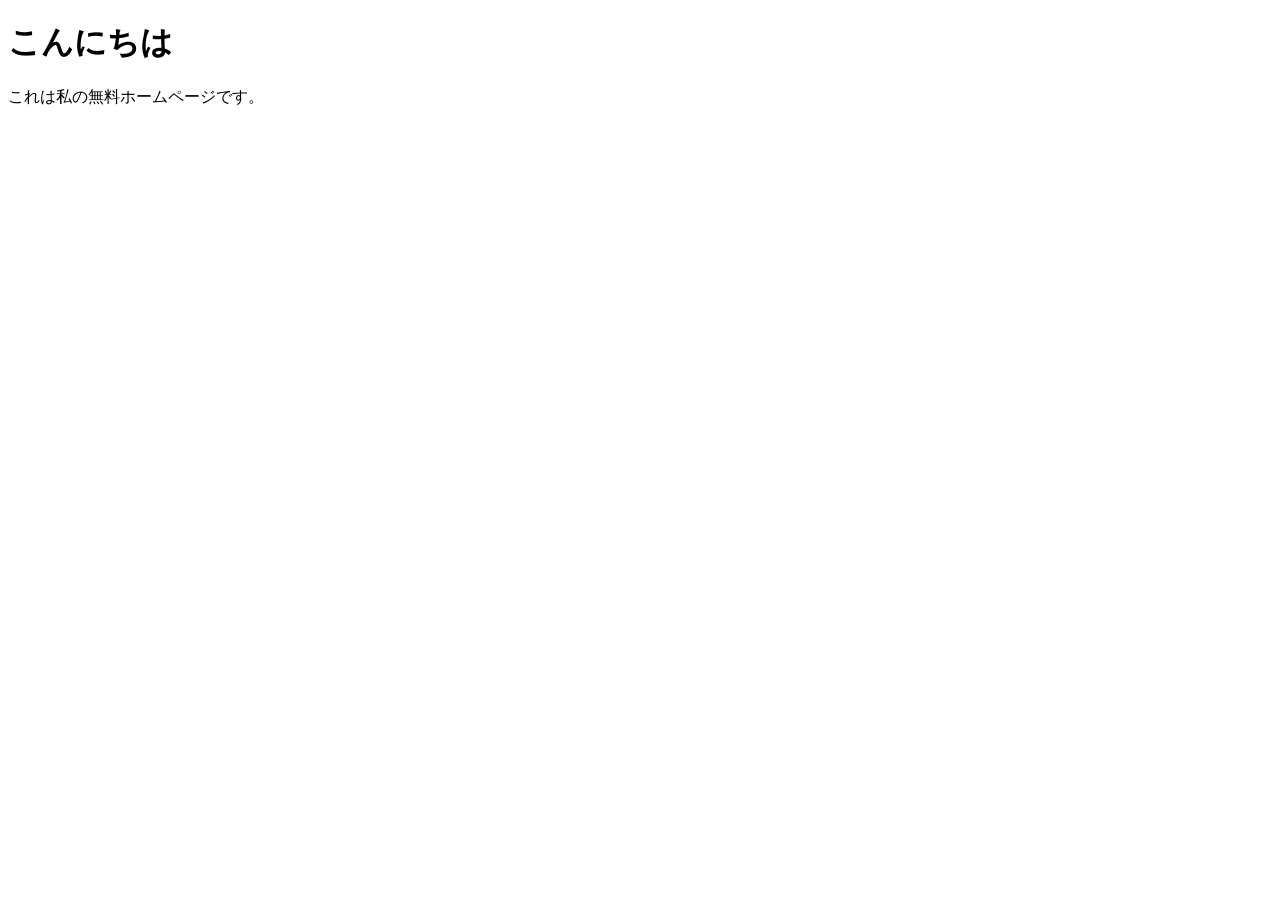
==== index.html @ ead63acc "Create index.html" ====
<!DOCTYPE html>
<html lang="ja">
<head>
  <meta charset="UTF-8">
  <meta name="viewport" content="width=device-width, initial-scale=1.0">
  <title>はじめてのホームページ</title>
</head>
<body>
  <h1>こんにちは</h1>
  <p>これは私の無料ホームページです。</p>
</body>
</html>
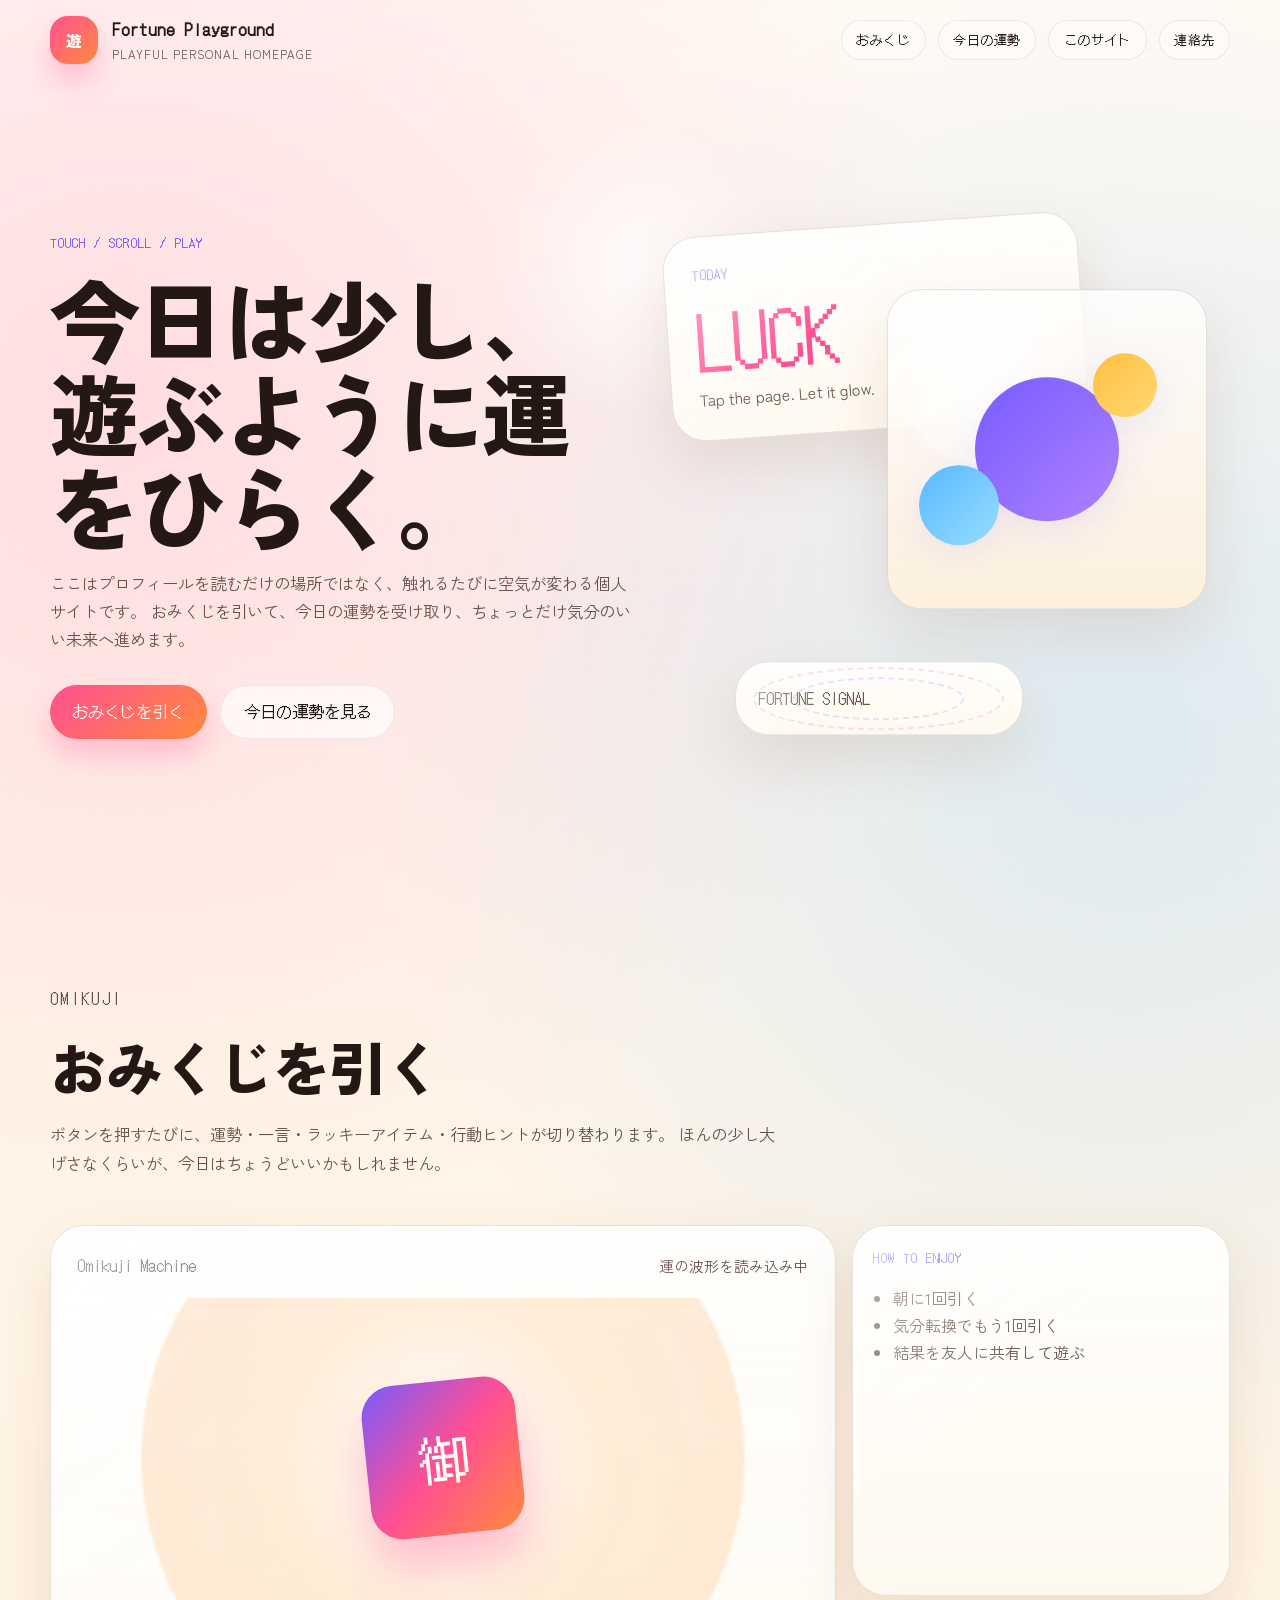
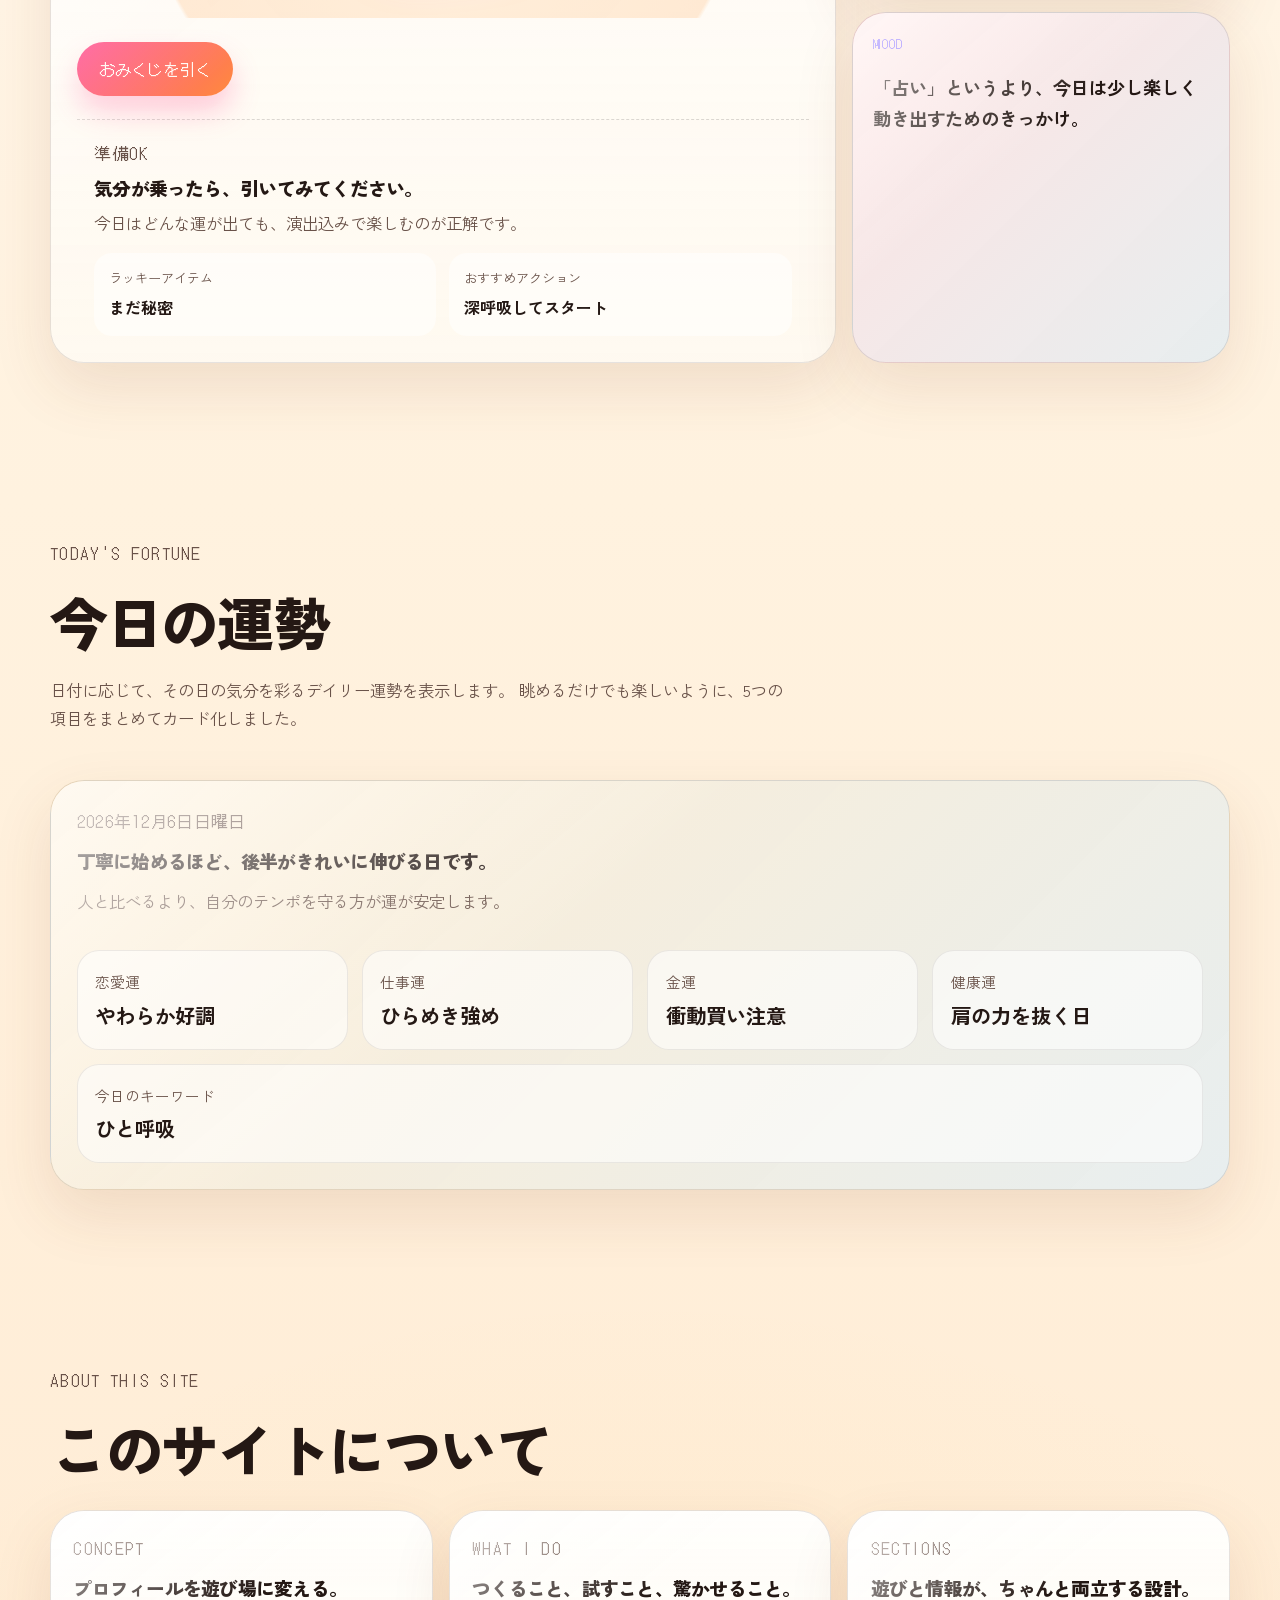
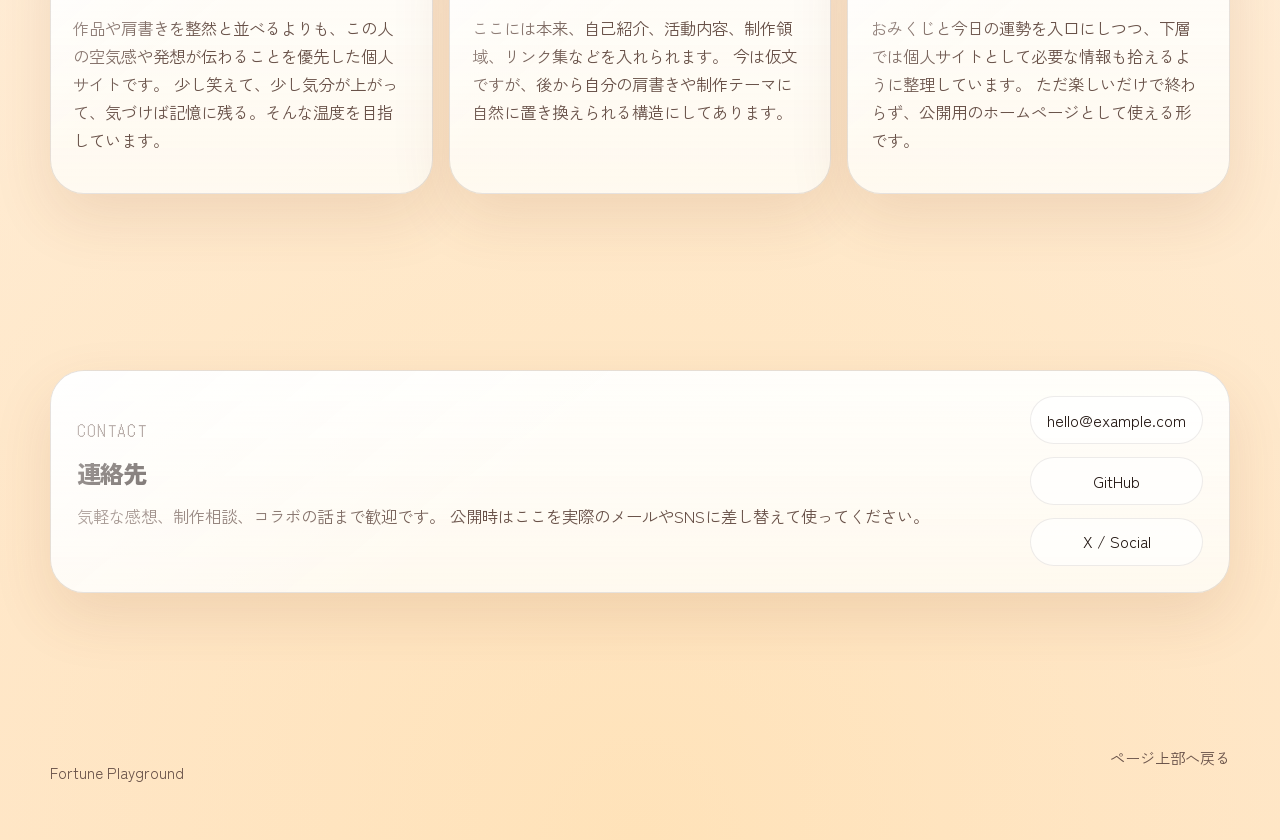
==== commit 2528c46b: "おみくじ機能と遊び心のあるデザインを追加" ====
--- a/index.html
+++ b/index.html
@@ -3,10 +3,240 @@
 <head>
   <meta charset="UTF-8">
   <meta name="viewport" content="width=device-width, initial-scale=1.0">
-  <title>はじめてのホームページ</title>
+  <meta name="description" content="遊べる個人サイト。おみくじと今日の運勢を中心に、訪れるたびに気分が少し上向く体験型ホームページ。">
+  <title>Fortune Playground</title>
+  <link rel="preconnect" href="https://fonts.googleapis.com">
+  <link rel="preconnect" href="https://fonts.gstatic.com" crossorigin>
+  <link href="https://fonts.googleapis.com/css2?family=DotGothic16&family=Zen+Kaku+Gothic+New:wght@400;500;700;900&display=swap" rel="stylesheet">
+  <link rel="stylesheet" href="style.css">
 </head>
 <body>
-  <h1>こんにちは</h1>
-  <p>これは私の無料ホームページです。</p>
+  <div class="noise" aria-hidden="true"></div>
+  <div class="cursor-aura" aria-hidden="true"></div>
+
+  <header class="topbar" id="top">
+    <a class="brand" href="#hero">
+      <span class="brand-badge">遊</span>
+      <span class="brand-text">
+        <strong>Fortune Playground</strong>
+        <span>playful personal homepage</span>
+      </span>
+    </a>
+    <nav class="nav" aria-label="主要ナビゲーション">
+      <a href="#omikuji">おみくじ</a>
+      <a href="#today">今日の運勢</a>
+      <a href="#about">このサイト</a>
+      <a href="#contact">連絡先</a>
+    </nav>
+  </header>
+
+  <main>
+    <section class="hero section" id="hero">
+      <div class="hero-copy" data-reveal>
+        <p class="eyebrow">Touch / Scroll / Play</p>
+        <h1>
+          今日は少し、<br>
+          遊ぶように運をひらく。
+        </h1>
+        <p class="lead">
+          ここはプロフィールを読むだけの場所ではなく、触れるたびに空気が変わる個人サイトです。
+          おみくじを引いて、今日の運勢を受け取り、ちょっとだけ気分のいい未来へ進めます。
+        </p>
+        <div class="hero-actions">
+          <a class="button button-primary" href="#omikuji">おみくじを引く</a>
+          <a class="button button-secondary" href="#today">今日の運勢を見る</a>
+        </div>
+      </div>
+
+      <div class="hero-stage" data-depth="0.14" aria-hidden="true">
+        <div class="float-card ticket-card">
+          <p class="mini-label">Today</p>
+          <p class="big-copy">LUCK</p>
+          <p class="small-copy">Tap the page. Let it glow.</p>
+        </div>
+        <div class="float-card capsule-card">
+          <span class="capsule capsule-a"></span>
+          <span class="capsule capsule-b"></span>
+          <span class="capsule capsule-c"></span>
+        </div>
+        <div class="float-card orbit-card">
+          <span class="orbit"></span>
+          <span class="orbit orbit-delayed"></span>
+          <p>FORTUNE SIGNAL</p>
+        </div>
+      </div>
+    </section>
+
+    <section class="fortune-zones section" id="omikuji">
+      <div class="section-heading" data-reveal>
+        <p class="eyebrow">Omikuji</p>
+        <h2>おみくじを引く</h2>
+        <p>
+          ボタンを押すたびに、運勢・一言・ラッキーアイテム・行動ヒントが切り替わります。
+          ほんの少し大げさなくらいが、今日はちょうどいいかもしれません。
+        </p>
+      </div>
+
+      <div class="fortune-layout">
+        <article class="fortune-machine panel" data-reveal>
+          <div class="machine-head">
+            <p class="machine-title">Omikuji Machine</p>
+            <p class="machine-sub">運の波形を読み込み中</p>
+          </div>
+
+          <div class="fortune-stage" id="fortuneStage">
+            <div class="fortune-burst" aria-hidden="true"></div>
+            <div class="fortune-shell" id="fortuneShell">
+              <span class="shell-core">御</span>
+            </div>
+          </div>
+
+          <button class="draw-button" id="drawOmikuji" type="button" aria-describedby="fortuneResult">
+            おみくじを引く
+          </button>
+
+          <div class="fortune-result" id="fortuneResult" aria-live="polite">
+            <p class="result-rank">準備OK</p>
+            <h3>気分が乗ったら、引いてみてください。</h3>
+            <p class="result-message">
+              今日はどんな運が出ても、演出込みで楽しむのが正解です。
+            </p>
+            <dl class="result-meta">
+              <div>
+                <dt>ラッキーアイテム</dt>
+                <dd>まだ秘密</dd>
+              </div>
+              <div>
+                <dt>おすすめアクション</dt>
+                <dd>深呼吸してスタート</dd>
+              </div>
+            </dl>
+          </div>
+        </article>
+
+        <aside class="fortune-side" data-reveal>
+          <div class="mini-panel panel">
+            <p class="mini-label">How To Enjoy</p>
+            <ul class="tips-list">
+              <li>朝に1回引く</li>
+              <li>気分転換でもう1回引く</li>
+              <li>結果を友人に共有して遊ぶ</li>
+            </ul>
+          </div>
+          <div class="mini-panel panel accent-panel">
+            <p class="mini-label">Mood</p>
+            <p class="accent-copy">
+              「占い」というより、今日は少し楽しく動き出すためのきっかけ。
+            </p>
+          </div>
+        </aside>
+      </div>
+    </section>
+
+    <section class="today-zone section" id="today">
+      <div class="section-heading" data-reveal>
+        <p class="eyebrow">Today's Fortune</p>
+        <h2>今日の運勢</h2>
+        <p>
+          日付に応じて、その日の気分を彩るデイリー運勢を表示します。
+          眺めるだけでも楽しいように、5つの項目をまとめてカード化しました。
+        </p>
+      </div>
+
+      <div class="today-panel panel" data-reveal>
+        <div class="today-main">
+          <p class="mini-label" id="todayDateLabel">TODAY SIGNAL</p>
+          <h3 id="todayHeadline">今日の運勢を計算中です。</h3>
+          <p id="todaySummary">
+            少しだけお待ちください。今日の空気感を言葉に変換しています。
+          </p>
+        </div>
+
+        <div class="today-grid">
+          <article class="today-card" data-tone="love">
+            <p>恋愛運</p>
+            <strong id="fortuneLove">-</strong>
+          </article>
+          <article class="today-card" data-tone="work">
+            <p>仕事運</p>
+            <strong id="fortuneWork">-</strong>
+          </article>
+          <article class="today-card" data-tone="money">
+            <p>金運</p>
+            <strong id="fortuneMoney">-</strong>
+          </article>
+          <article class="today-card" data-tone="health">
+            <p>健康運</p>
+            <strong id="fortuneHealth">-</strong>
+          </article>
+          <article class="today-card wide" data-tone="keyword">
+            <p>今日のキーワード</p>
+            <strong id="fortuneKeyword">-</strong>
+          </article>
+        </div>
+      </div>
+    </section>
+
+    <section class="about-zone section" id="about">
+      <div class="section-heading" data-reveal>
+        <p class="eyebrow">About This Site</p>
+        <h2>このサイトについて</h2>
+      </div>
+
+      <div class="about-grid">
+        <article class="panel about-card" data-reveal>
+          <p class="mini-label">Concept</p>
+          <h3>プロフィールを遊び場に変える。</h3>
+          <p>
+            作品や肩書きを整然と並べるよりも、この人の空気感や発想が伝わることを優先した個人サイトです。
+            少し笑えて、少し気分が上がって、気づけば記憶に残る。そんな温度を目指しています。
+          </p>
+        </article>
+
+        <article class="panel about-card" data-reveal>
+          <p class="mini-label">What I Do</p>
+          <h3>つくること、試すこと、驚かせること。</h3>
+          <p>
+            ここには本来、自己紹介、活動内容、制作領域、リンク集などを入れられます。
+            今は仮文ですが、後から自分の肩書きや制作テーマに自然に置き換えられる構造にしてあります。
+          </p>
+        </article>
+
+        <article class="panel about-card" data-reveal>
+          <p class="mini-label">Sections</p>
+          <h3>遊びと情報が、ちゃんと両立する設計。</h3>
+          <p>
+            おみくじと今日の運勢を入口にしつつ、下層では個人サイトとして必要な情報も拾えるように整理しています。
+            ただ楽しいだけで終わらず、公開用のホームページとして使える形です。
+          </p>
+        </article>
+      </div>
+    </section>
+
+    <section class="contact-zone section" id="contact">
+      <div class="contact-panel panel" data-reveal>
+        <div class="contact-copy">
+          <p class="eyebrow">Contact</p>
+          <h2>連絡先</h2>
+          <p>
+            気軽な感想、制作相談、コラボの話まで歓迎です。
+            公開時はここを実際のメールやSNSに差し替えて使ってください。
+          </p>
+        </div>
+        <div class="contact-links">
+          <a href="mailto:hello@example.com">hello@example.com</a>
+          <a href="https://github.com/" target="_blank" rel="noreferrer">GitHub</a>
+          <a href="https://x.com/" target="_blank" rel="noreferrer">X / Social</a>
+        </div>
+      </div>
+    </section>
+  </main>
+
+  <footer class="footer">
+    <p>Fortune Playground</p>
+    <a href="#top">ページ上部へ戻る</a>
+  </footer>
+
+  <script src="script.js"></script>
 </body>
 </html>
--- a/style.css
+++ b/style.css
@@ -0,0 +1,781 @@
+:root {
+  --bg: #fff7ef;
+  --bg-strong: #ffe2bc;
+  --paper: rgba(255, 252, 246, 0.86);
+  --paper-strong: rgba(255, 247, 237, 0.98);
+  --text: #241814;
+  --muted: #695249;
+  --line: rgba(49, 28, 22, 0.12);
+  --hot-pink: #ff4f93;
+  --sun-orange: #ff8a3d;
+  --mint: #4dcaa8;
+  --sky: #59b8ff;
+  --violet: #785bff;
+  --gold: #ffbf40;
+  --radius-xl: 34px;
+  --radius-lg: 24px;
+  --radius-md: 18px;
+  --shadow: 0 24px 60px rgba(132, 68, 36, 0.12);
+  --container: 1180px;
+  --cursor-x: 50vw;
+  --cursor-y: 30vh;
+}
+
+*,
+*::before,
+*::after {
+  box-sizing: border-box;
+}
+
+html {
+  scroll-behavior: smooth;
+}
+
+body {
+  margin: 0;
+  min-width: 320px;
+  color: var(--text);
+  font-family: "Zen Kaku Gothic New", sans-serif;
+  line-height: 1.7;
+  background:
+    radial-gradient(circle at 10% 10%, rgba(255, 79, 147, 0.16), transparent 22%),
+    radial-gradient(circle at 88% 18%, rgba(89, 184, 255, 0.2), transparent 22%),
+    radial-gradient(circle at 50% 100%, rgba(255, 191, 64, 0.16), transparent 28%),
+    linear-gradient(180deg, #fffaf4 0%, #fff2df 52%, #ffe9d0 100%);
+  overflow-x: hidden;
+}
+
+body::before {
+  content: "";
+  position: fixed;
+  inset: 0;
+  background:
+    linear-gradient(90deg, rgba(255, 255, 255, 0.2) 1px, transparent 1px),
+    linear-gradient(rgba(255, 255, 255, 0.18) 1px, transparent 1px);
+  background-size: 34px 34px;
+  opacity: 0.28;
+  pointer-events: none;
+}
+
+a {
+  color: inherit;
+  text-decoration: none;
+}
+
+button,
+input,
+textarea,
+select {
+  font: inherit;
+}
+
+.noise,
+.cursor-aura {
+  position: fixed;
+  inset: 0;
+  pointer-events: none;
+}
+
+.noise {
+  background-image:
+    radial-gradient(rgba(0, 0, 0, 0.04) 0.8px, transparent 0.8px);
+  background-size: 10px 10px;
+  opacity: 0.2;
+  mix-blend-mode: multiply;
+}
+
+.cursor-aura {
+  background:
+    radial-gradient(circle 220px at var(--cursor-x) var(--cursor-y), rgba(255, 255, 255, 0.8), transparent 70%);
+  transition: background-position 140ms linear;
+}
+
+.topbar,
+main,
+.footer {
+  width: min(calc(100% - 1.5rem), var(--container));
+  margin: 0 auto;
+}
+
+.topbar {
+  position: sticky;
+  top: 0;
+  z-index: 20;
+  display: flex;
+  align-items: center;
+  justify-content: space-between;
+  gap: 1rem;
+  padding: 1rem 0 0.7rem;
+  backdrop-filter: blur(14px);
+}
+
+.brand {
+  display: inline-flex;
+  align-items: center;
+  gap: 0.9rem;
+}
+
+.brand-badge {
+  display: grid;
+  place-items: center;
+  width: 3rem;
+  height: 3rem;
+  border-radius: 18px;
+  background: linear-gradient(135deg, var(--hot-pink), var(--sun-orange));
+  color: #fffaf4;
+  font-weight: 900;
+  box-shadow: 0 16px 26px rgba(255, 79, 147, 0.28);
+}
+
+.brand-text {
+  display: grid;
+  gap: 0.1rem;
+}
+
+.brand-text strong,
+.nav a,
+.eyebrow,
+.mini-label,
+.button,
+.draw-button,
+.result-rank {
+  font-family: "DotGothic16", sans-serif;
+}
+
+.brand-text strong {
+  font-size: 1rem;
+  letter-spacing: 0.06em;
+}
+
+.brand-text span {
+  color: var(--muted);
+  font-size: 0.72rem;
+  text-transform: uppercase;
+  letter-spacing: 0.08em;
+}
+
+.nav {
+  display: flex;
+  flex-wrap: wrap;
+  gap: 0.75rem;
+}
+
+.nav a {
+  padding: 0.5rem 0.9rem;
+  border-radius: 999px;
+  border: 1px solid rgba(36, 24, 20, 0.08);
+  background: rgba(255, 255, 255, 0.48);
+  font-size: 0.82rem;
+  letter-spacing: 0.04em;
+  transition: transform 220ms ease, background 220ms ease;
+}
+
+.nav a:hover,
+.nav a:focus-visible {
+  transform: translateY(-2px);
+  background: rgba(255, 255, 255, 0.9);
+}
+
+main {
+  padding-bottom: 4rem;
+}
+
+.section {
+  padding: 5.5rem 0;
+}
+
+.hero {
+  min-height: calc(100vh - 5rem);
+  display: grid;
+  grid-template-columns: minmax(0, 1.02fr) minmax(300px, 0.98fr);
+  align-items: center;
+  gap: 2rem;
+}
+
+.eyebrow,
+.mini-label {
+  margin: 0 0 1rem;
+  color: var(--violet);
+  font-size: 0.82rem;
+  letter-spacing: 0.08em;
+  text-transform: uppercase;
+}
+
+.hero h1,
+.section-heading h2,
+.fortune-result h3,
+.about-card h3,
+.contact-copy h2,
+.today-main h3 {
+  margin: 0;
+  font-weight: 900;
+  line-height: 1.05;
+  letter-spacing: -0.04em;
+}
+
+.hero h1 {
+  font-size: clamp(3rem, 7vw, 6.4rem);
+}
+
+.lead,
+.section-heading p,
+.fortune-result p,
+.about-card p,
+.contact-copy p,
+.today-main p {
+  color: var(--muted);
+  font-size: 1.03rem;
+}
+
+.hero-actions {
+  display: flex;
+  flex-wrap: wrap;
+  gap: 0.85rem;
+  margin-top: 2rem;
+}
+
+.button,
+.draw-button {
+  display: inline-flex;
+  align-items: center;
+  justify-content: center;
+  min-height: 3.4rem;
+  padding: 0 1.4rem;
+  border: 0;
+  border-radius: 999px;
+  cursor: pointer;
+  transition: transform 220ms ease, box-shadow 220ms ease, filter 220ms ease;
+}
+
+.button:hover,
+.button:focus-visible,
+.draw-button:hover,
+.draw-button:focus-visible {
+  transform: translateY(-2px) scale(1.01);
+}
+
+.button-primary,
+.draw-button {
+  background: linear-gradient(135deg, var(--hot-pink), var(--sun-orange));
+  color: #fffaf4;
+  box-shadow: 0 16px 28px rgba(255, 79, 147, 0.28);
+}
+
+.button-secondary {
+  background: rgba(255, 255, 255, 0.64);
+  border: 1px solid rgba(36, 24, 20, 0.08);
+}
+
+.hero-stage {
+  position: relative;
+  min-height: 34rem;
+}
+
+.float-card,
+.panel {
+  position: relative;
+  overflow: hidden;
+  border: 1px solid var(--line);
+  border-radius: var(--radius-xl);
+  background:
+    linear-gradient(180deg, rgba(255, 255, 255, 0.74), rgba(255, 249, 239, 0.9)),
+    var(--paper);
+  box-shadow: var(--shadow);
+}
+
+.float-card::before,
+.panel::before {
+  content: "";
+  position: absolute;
+  inset: 0;
+  background: linear-gradient(140deg, rgba(255, 255, 255, 0.7), transparent 42%);
+  pointer-events: none;
+}
+
+.ticket-card,
+.capsule-card,
+.orbit-card {
+  position: absolute;
+}
+
+.ticket-card {
+  top: 2%;
+  left: 0;
+  width: min(26rem, 92%);
+  padding: 1.7rem;
+  transform: rotate(-4deg);
+}
+
+.big-copy {
+  margin: 0;
+  font-family: "DotGothic16", sans-serif;
+  font-size: clamp(2rem, 6vw, 4.5rem);
+  line-height: 1;
+  color: var(--hot-pink);
+}
+
+.small-copy {
+  margin: 0.7rem 0 0;
+  color: var(--muted);
+}
+
+.capsule-card {
+  right: 4%;
+  top: 14%;
+  width: min(20rem, 68%);
+  aspect-ratio: 1 / 1;
+  display: grid;
+  place-items: center;
+  background:
+    radial-gradient(circle at 30% 30%, rgba(255, 255, 255, 0.88), rgba(255, 255, 255, 0.4) 25%, transparent 26%),
+    linear-gradient(180deg, rgba(255, 255, 255, 0.76), rgba(255, 240, 219, 0.92));
+}
+
+.capsule {
+  position: absolute;
+  border-radius: 999px;
+  filter: drop-shadow(0 10px 18px rgba(120, 91, 255, 0.12));
+}
+
+.capsule-a {
+  width: 9rem;
+  height: 9rem;
+  background: linear-gradient(135deg, var(--violet), #af82ff);
+  animation: bounceSoft 4s ease-in-out infinite;
+}
+
+.capsule-b {
+  width: 5rem;
+  height: 5rem;
+  background: linear-gradient(135deg, var(--sky), #96ddff);
+  transform: translate(-88px, 56px);
+  animation: bounceSoft 4.8s ease-in-out infinite reverse;
+}
+
+.capsule-c {
+  width: 4rem;
+  height: 4rem;
+  background: linear-gradient(135deg, var(--gold), #ffd973);
+  transform: translate(78px, -64px);
+  animation: bounceSoft 4.2s ease-in-out infinite;
+}
+
+.orbit-card {
+  bottom: 4%;
+  left: 12%;
+  width: min(18rem, 60%);
+  padding: 1.4rem;
+}
+
+.orbit-card p {
+  margin: 0;
+  color: var(--muted);
+  font-family: "DotGothic16", sans-serif;
+}
+
+.orbit {
+  position: absolute;
+  inset: 20%;
+  border-radius: 50%;
+  border: 2px dashed rgba(120, 91, 255, 0.18);
+  animation: spin 18s linear infinite;
+}
+
+.orbit-delayed {
+  inset: 6%;
+  border-color: rgba(255, 79, 147, 0.18);
+  animation-direction: reverse;
+  animation-duration: 14s;
+}
+
+.section-heading {
+  display: grid;
+  gap: 0.5rem;
+  margin-bottom: 2rem;
+  max-width: 46rem;
+}
+
+.section-heading h2 {
+  font-size: clamp(2.2rem, 4.5vw, 4.5rem);
+}
+
+.fortune-layout {
+  display: grid;
+  grid-template-columns: minmax(0, 1.08fr) minmax(250px, 0.52fr);
+  gap: 1rem;
+}
+
+.fortune-machine,
+.today-panel,
+.contact-panel {
+  padding: 1.6rem;
+}
+
+.fortune-side,
+.about-grid {
+  display: grid;
+  gap: 1rem;
+}
+
+.machine-head {
+  display: flex;
+  align-items: baseline;
+  justify-content: space-between;
+  gap: 1rem;
+}
+
+.machine-title {
+  margin: 0;
+  font-family: "DotGothic16", sans-serif;
+  font-size: 1rem;
+}
+
+.machine-sub {
+  margin: 0;
+  color: var(--muted);
+  font-size: 0.92rem;
+}
+
+.fortune-stage {
+  position: relative;
+  display: grid;
+  place-items: center;
+  min-height: 20rem;
+  margin: 1.2rem 0 1.5rem;
+  border-radius: 28px;
+  background:
+    radial-gradient(circle at center, rgba(255, 255, 255, 0.84), rgba(255, 230, 202, 0.7) 40%, rgba(255, 212, 171, 0.46) 75%, transparent 76%);
+}
+
+.fortune-shell {
+  position: relative;
+  display: grid;
+  place-items: center;
+  width: 9.6rem;
+  height: 9.6rem;
+  border-radius: 32px;
+  background: linear-gradient(135deg, var(--violet), var(--hot-pink), var(--sun-orange));
+  color: #fffaf4;
+  font-family: "DotGothic16", sans-serif;
+  font-size: 3.2rem;
+  box-shadow: 0 28px 46px rgba(255, 79, 147, 0.34);
+  transform: rotate(-6deg);
+}
+
+.fortune-shell.is-shaking {
+  animation: shakeShell 520ms cubic-bezier(0.36, 0.07, 0.19, 0.97);
+}
+
+.fortune-shell.is-revealed {
+  animation: popShell 620ms cubic-bezier(0.2, 1.1, 0.2, 1);
+}
+
+.fortune-burst {
+  position: absolute;
+  width: 16rem;
+  height: 16rem;
+  border-radius: 50%;
+  background:
+    conic-gradient(from 0deg, rgba(255, 79, 147, 0.22), rgba(255, 191, 64, 0.24), rgba(89, 184, 255, 0.2), rgba(255, 79, 147, 0.22));
+  filter: blur(10px);
+  opacity: 0;
+  transform: scale(0.6);
+}
+
+.fortune-stage.is-bursting .fortune-burst {
+  animation: burstFlash 780ms ease-out forwards;
+}
+
+.fortune-result {
+  margin-top: 1.4rem;
+  padding: 1.2rem 1.1rem 0;
+  border-top: 1px dashed rgba(36, 24, 20, 0.16);
+}
+
+.result-rank {
+  margin: 0 0 0.7rem;
+  font-size: 0.84rem;
+  color: var(--hot-pink);
+  letter-spacing: 0.08em;
+}
+
+.result-message {
+  margin: 0.7rem 0 0;
+}
+
+.result-meta {
+  display: grid;
+  grid-template-columns: repeat(2, minmax(0, 1fr));
+  gap: 0.8rem;
+  margin: 1rem 0 0;
+}
+
+.result-meta div {
+  padding: 0.9rem;
+  border-radius: 18px;
+  background: rgba(255, 255, 255, 0.48);
+}
+
+.result-meta dt {
+  margin-bottom: 0.3rem;
+  color: var(--muted);
+  font-size: 0.82rem;
+}
+
+.result-meta dd {
+  margin: 0;
+  font-weight: 700;
+}
+
+.mini-panel {
+  padding: 1.3rem;
+}
+
+.accent-panel {
+  background:
+    linear-gradient(135deg, rgba(255, 79, 147, 0.12), rgba(89, 184, 255, 0.14)),
+    var(--paper-strong);
+}
+
+.tips-list {
+  margin: 0;
+  padding-left: 1.2rem;
+  color: var(--muted);
+}
+
+.accent-copy {
+  margin: 0;
+  font-size: 1.14rem;
+  font-weight: 700;
+}
+
+.today-panel {
+  display: grid;
+  gap: 1.2rem;
+  background:
+    linear-gradient(135deg, rgba(255, 191, 64, 0.16), rgba(89, 184, 255, 0.14)),
+    var(--paper-strong);
+}
+
+.today-grid {
+  display: grid;
+  grid-template-columns: repeat(4, minmax(0, 1fr));
+  gap: 0.9rem;
+}
+
+.today-card {
+  padding: 1.1rem;
+  border-radius: 22px;
+  border: 1px solid rgba(36, 24, 20, 0.08);
+  background: rgba(255, 255, 255, 0.56);
+  transform: translateY(0);
+  transition: transform 220ms ease, box-shadow 220ms ease;
+}
+
+.today-card:hover,
+.today-card:focus-within {
+  transform: translateY(-3px);
+  box-shadow: 0 16px 28px rgba(120, 91, 255, 0.08);
+}
+
+.today-card p {
+  margin: 0 0 0.55rem;
+  color: var(--muted);
+  font-size: 0.92rem;
+}
+
+.today-card strong {
+  font-size: 1.28rem;
+  line-height: 1.2;
+}
+
+.today-card.wide {
+  grid-column: span 4;
+}
+
+.about-grid {
+  grid-template-columns: repeat(3, minmax(0, 1fr));
+}
+
+.about-card {
+  padding: 1.4rem;
+}
+
+.contact-panel {
+  display: grid;
+  grid-template-columns: minmax(0, 1fr) auto;
+  gap: 1.2rem;
+  align-items: center;
+}
+
+.contact-links {
+  display: grid;
+  gap: 0.8rem;
+  min-width: min(100%, 18rem);
+}
+
+.contact-links a {
+  display: inline-flex;
+  align-items: center;
+  justify-content: center;
+  min-height: 3rem;
+  padding: 0 1rem;
+  border-radius: 999px;
+  background: rgba(255, 255, 255, 0.66);
+  border: 1px solid rgba(36, 24, 20, 0.08);
+}
+
+.footer {
+  display: flex;
+  justify-content: space-between;
+  gap: 1rem;
+  padding: 0 0 2.5rem;
+  color: var(--muted);
+  font-size: 0.94rem;
+}
+
+[data-reveal] {
+  opacity: 0;
+  transform: translateY(28px);
+  transition:
+    opacity 720ms cubic-bezier(0.2, 0.7, 0.2, 1),
+    transform 720ms cubic-bezier(0.2, 0.7, 0.2, 1);
+}
+
+[data-reveal].is-visible {
+  opacity: 1;
+  transform: translateY(0);
+}
+
+[data-depth] {
+  transform: translate3d(0, 0, 0);
+  will-change: transform;
+}
+
+@keyframes shakeShell {
+  0%, 100% { transform: rotate(-6deg) scale(1); }
+  20% { transform: rotate(7deg) scale(1.02); }
+  40% { transform: rotate(-10deg) scale(0.98); }
+  60% { transform: rotate(8deg) scale(1.03); }
+  80% { transform: rotate(-5deg) scale(1); }
+}
+
+@keyframes popShell {
+  0% { transform: rotate(-6deg) scale(0.84); }
+  55% { transform: rotate(4deg) scale(1.12); }
+  100% { transform: rotate(0deg) scale(1); }
+}
+
+@keyframes burstFlash {
+  0% {
+    opacity: 0;
+    transform: scale(0.6) rotate(0deg);
+  }
+  24% {
+    opacity: 1;
+  }
+  100% {
+    opacity: 0;
+    transform: scale(1.42) rotate(140deg);
+  }
+}
+
+@keyframes bounceSoft {
+  0%, 100% { transform: translate(0, 0); }
+  50% { transform: translate(0, -12px); }
+}
+
+@keyframes spin {
+  from { transform: rotate(0deg); }
+  to { transform: rotate(360deg); }
+}
+
+@media (max-width: 1080px) {
+  .hero,
+  .fortune-layout,
+  .contact-panel,
+  .about-grid {
+    grid-template-columns: 1fr;
+  }
+
+  .today-grid {
+    grid-template-columns: repeat(2, minmax(0, 1fr));
+  }
+
+  .today-card.wide {
+    grid-column: span 2;
+  }
+}
+
+@media (max-width: 720px) {
+  .topbar {
+    position: relative;
+    flex-direction: column;
+    align-items: flex-start;
+  }
+
+  .section {
+    padding: 4.3rem 0;
+  }
+
+  .hero {
+    min-height: auto;
+  }
+
+  .hero-stage {
+    min-height: 28rem;
+  }
+
+  .ticket-card,
+  .capsule-card,
+  .orbit-card {
+    position: relative;
+    inset: auto;
+    width: 100%;
+  }
+
+  .hero-stage {
+    display: grid;
+    gap: 1rem;
+  }
+
+  .result-meta,
+  .today-grid {
+    grid-template-columns: 1fr;
+  }
+
+  .today-card.wide {
+    grid-column: auto;
+  }
+
+  .fortune-machine,
+  .today-panel,
+  .contact-panel,
+  .about-card {
+    padding: 1.2rem;
+  }
+
+  .footer {
+    flex-direction: column;
+    padding-bottom: 2rem;
+  }
+}
+
+@media (prefers-reduced-motion: reduce) {
+  html {
+    scroll-behavior: auto;
+  }
+
+  *,
+  *::before,
+  *::after {
+    animation-duration: 0.01ms !important;
+    animation-iteration-count: 1 !important;
+    transition-duration: 0.01ms !important;
+  }
+
+  [data-reveal] {
+    opacity: 1;
+    transform: none;
+  }
+}
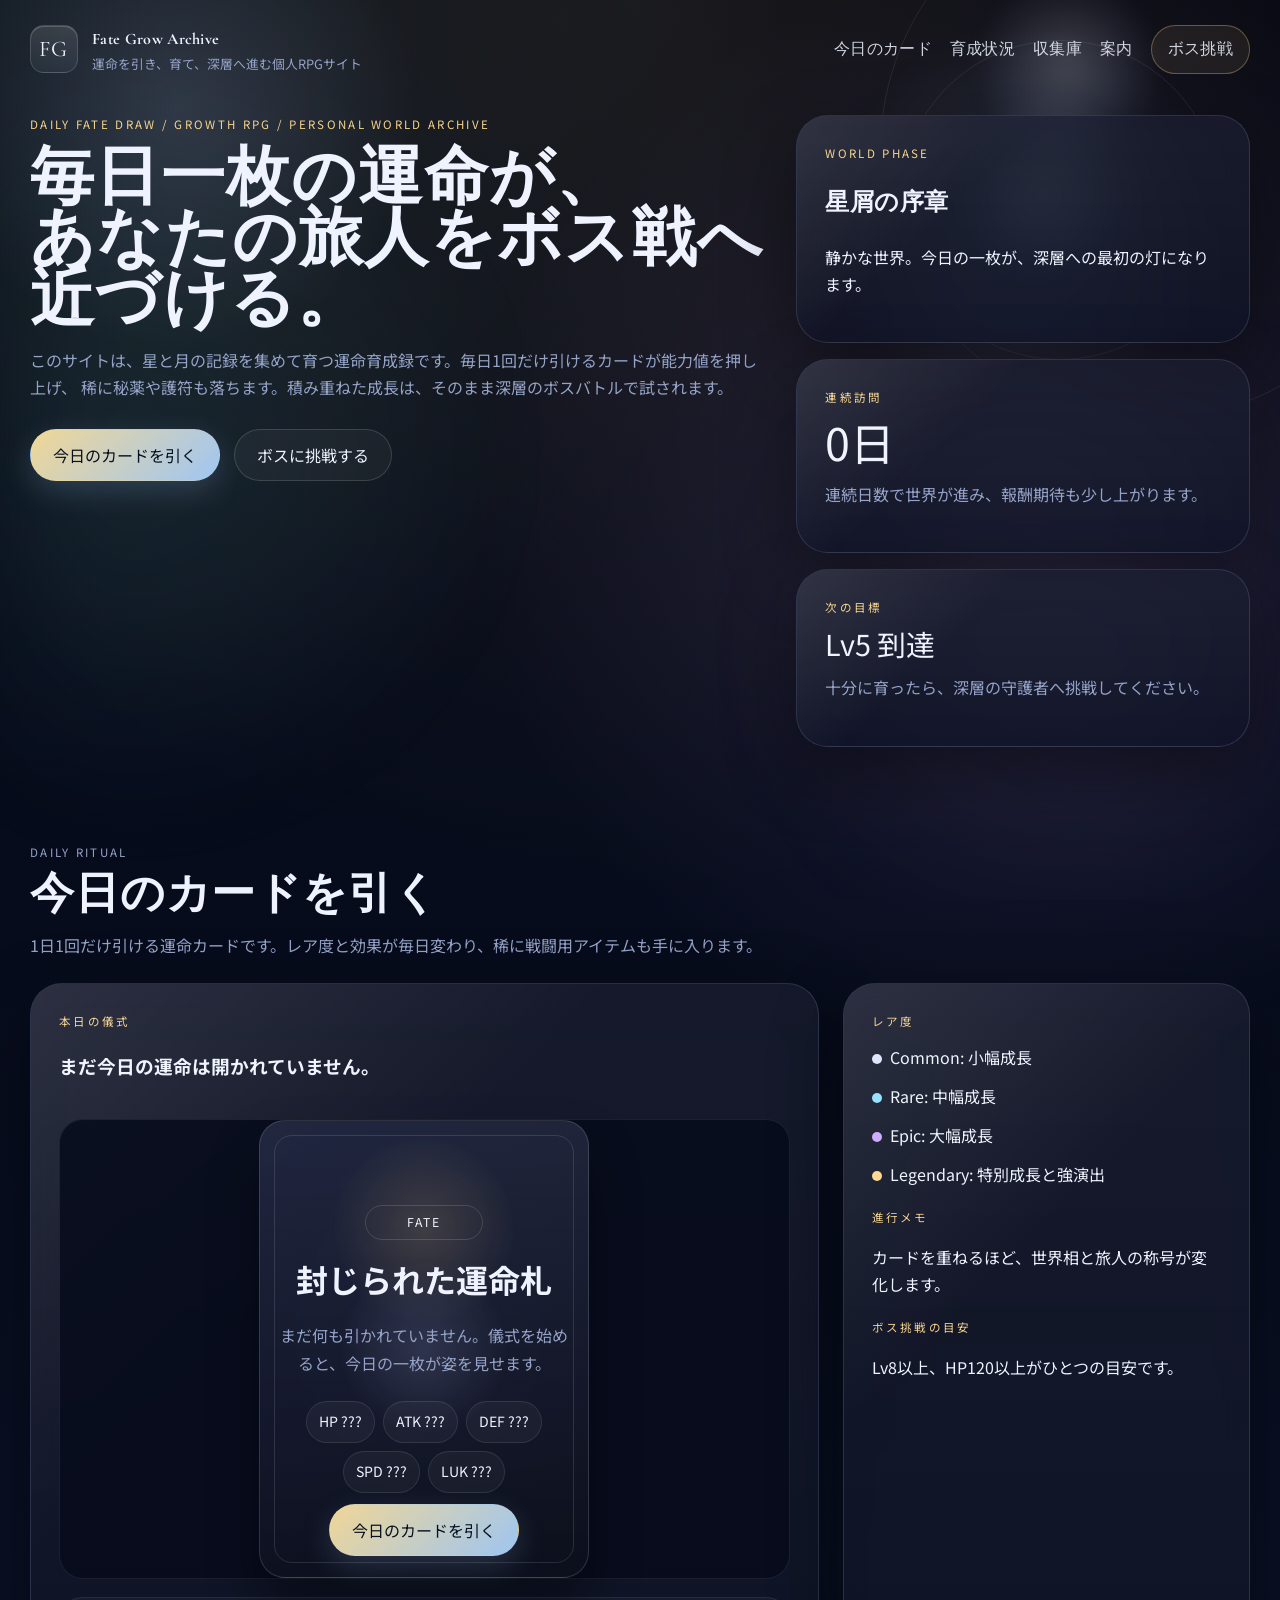
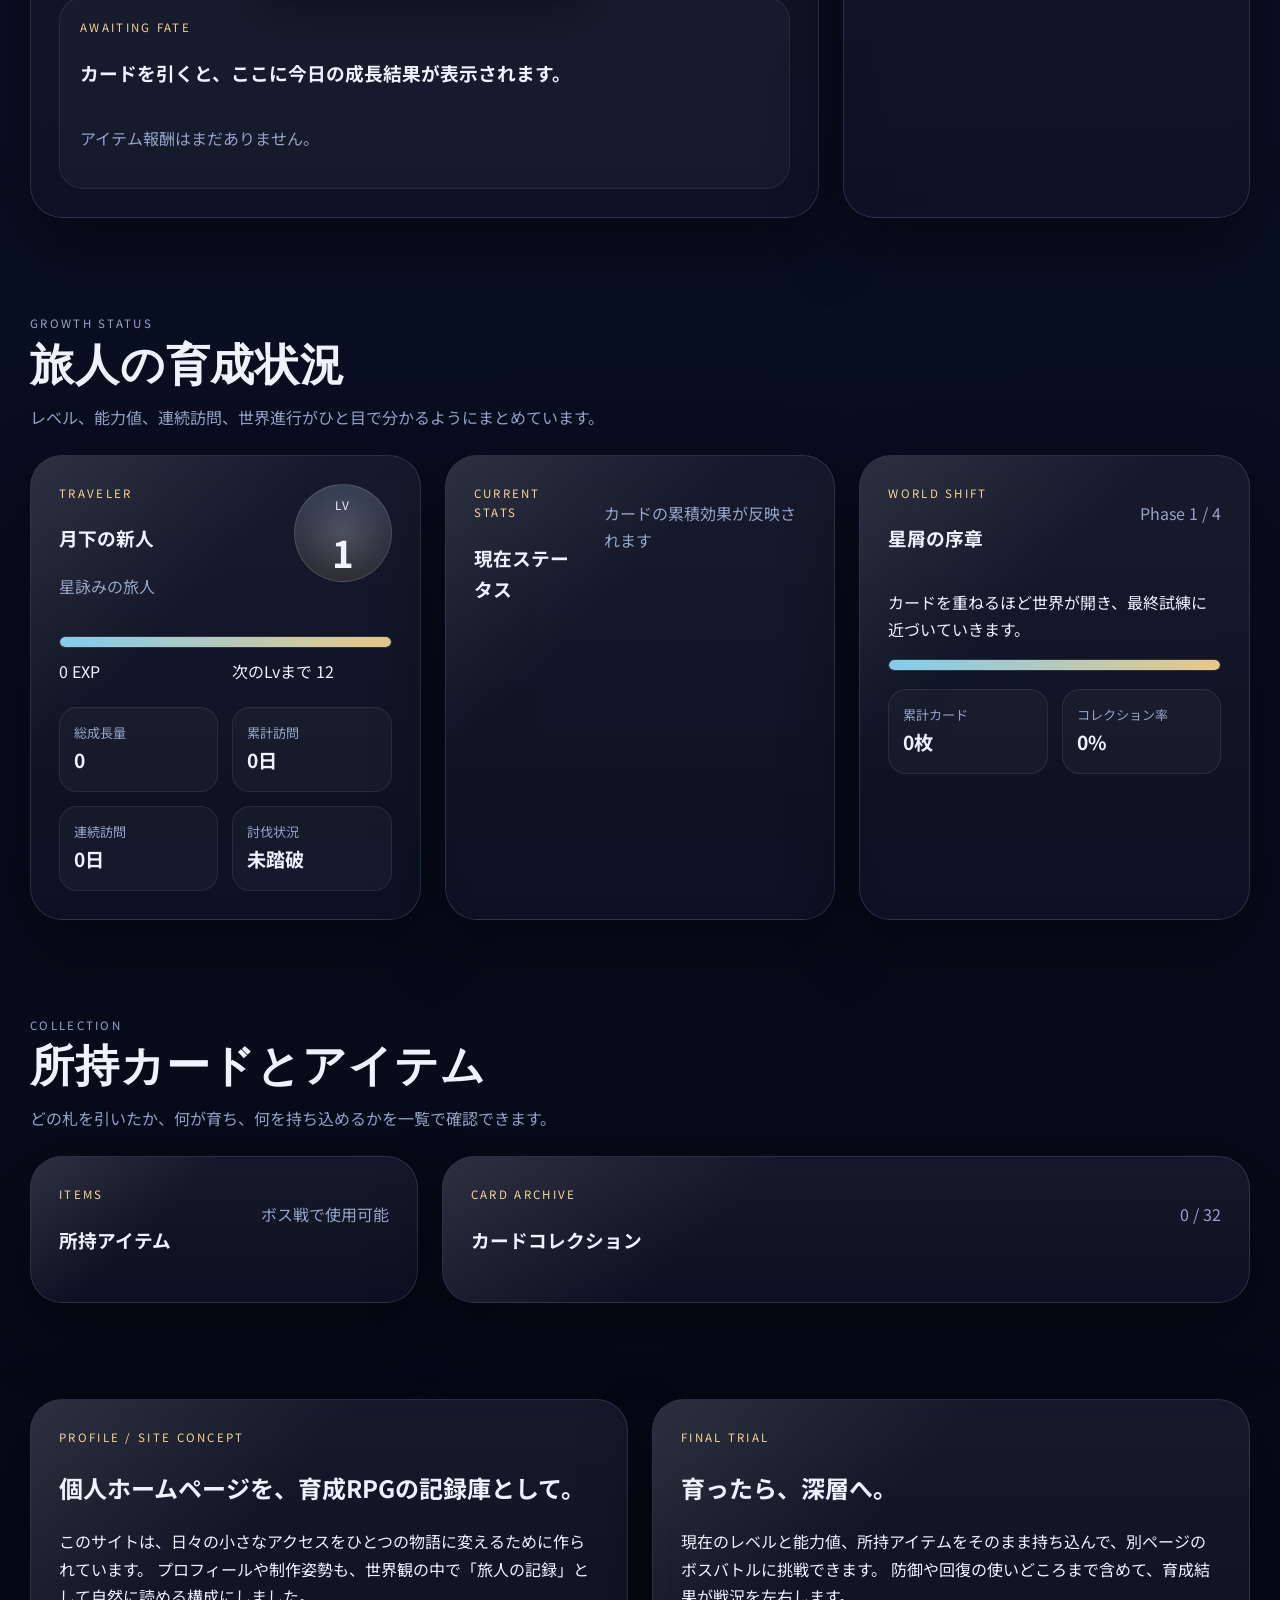
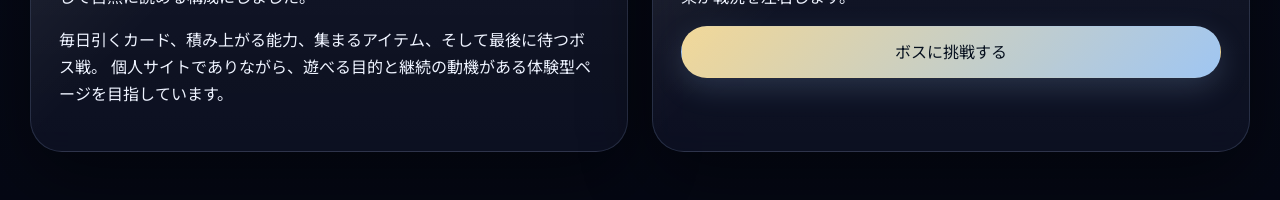
==== commit 89cb3d1e: "隠しコマンド追加" ====
--- a/index.html
+++ b/index.html
@@ -3,240 +3,285 @@
 <head>
   <meta charset="UTF-8">
   <meta name="viewport" content="width=device-width, initial-scale=1.0">
-  <meta name="description" content="遊べる個人サイト。おみくじと今日の運勢を中心に、訪れるたびに気分が少し上向く体験型ホームページ。">
-  <title>Fortune Playground</title>
+  <meta name="description" content="毎日カードを引いてキャラクターを育て、収集と成長を経て最終ボスへ挑む運命育成RPGサイト。">
+  <title>運命育成録 | Fate Grow Archive</title>
   <link rel="preconnect" href="https://fonts.googleapis.com">
   <link rel="preconnect" href="https://fonts.gstatic.com" crossorigin>
-  <link href="https://fonts.googleapis.com/css2?family=DotGothic16&family=Zen+Kaku+Gothic+New:wght@400;500;700;900&display=swap" rel="stylesheet">
+  <link href="https://fonts.googleapis.com/css2?family=Cormorant+Garamond:wght@500;600;700&family=Noto+Sans+JP:wght@400;500;700;900&display=swap" rel="stylesheet">
   <link rel="stylesheet" href="style.css">
 </head>
-<body>
-  <div class="noise" aria-hidden="true"></div>
-  <div class="cursor-aura" aria-hidden="true"></div>
-
-  <header class="topbar" id="top">
-    <a class="brand" href="#hero">
-      <span class="brand-badge">遊</span>
-      <span class="brand-text">
-        <strong>Fortune Playground</strong>
-        <span>playful personal homepage</span>
+<body class="page-home">
+  <div class="cosmos" aria-hidden="true">
+    <div class="cosmos-gradient"></div>
+    <div class="moon-orbit moon-orbit-a"></div>
+    <div class="moon-orbit moon-orbit-b"></div>
+    <div class="aurora aurora-a"></div>
+    <div class="aurora aurora-b"></div>
+    <div class="particle-field" id="particleField"></div>
+  </div>
+
+  <header class="site-header shell">
+    <a class="brand" href="#top">
+      <span class="brand-mark">FG</span>
+      <span>
+        <strong>Fate Grow Archive</strong>
+        <small>運命を引き、育て、深層へ進む個人RPGサイト</small>
       </span>
     </a>
-    <nav class="nav" aria-label="主要ナビゲーション">
-      <a href="#omikuji">おみくじ</a>
-      <a href="#today">今日の運勢</a>
-      <a href="#about">このサイト</a>
-      <a href="#contact">連絡先</a>
+    <nav class="site-nav" aria-label="メインナビゲーション">
+      <a href="#ritual">今日のカード</a>
+      <a href="#status">育成状況</a>
+      <a href="#collection">収集庫</a>
+      <a href="#about">案内</a>
+      <a class="nav-boss-link" href="boss.html">ボス挑戦</a>
     </nav>
   </header>
 
-  <main>
-    <section class="hero section" id="hero">
-      <div class="hero-copy" data-reveal>
-        <p class="eyebrow">Touch / Scroll / Play</p>
-        <h1>
-          今日は少し、<br>
-          遊ぶように運をひらく。
-        </h1>
-        <p class="lead">
-          ここはプロフィールを読むだけの場所ではなく、触れるたびに空気が変わる個人サイトです。
-          おみくじを引いて、今日の運勢を受け取り、ちょっとだけ気分のいい未来へ進めます。
+  <main id="top">
+    <section class="hero shell section">
+      <div class="hero-copy">
+        <p class="eyebrow">Daily Fate Draw / Growth RPG / Personal World Archive</p>
+        <h1>毎日一枚の運命が、<br>あなたの旅人をボス戦へ近づける。</h1>
+        <p class="hero-lead">
+          このサイトは、星と月の記録を集めて育つ運命育成録です。毎日1回だけ引けるカードが能力値を押し上げ、
+          稀に秘薬や護符も落ちます。積み重ねた成長は、そのまま深層のボスバトルで試されます。
         </p>
         <div class="hero-actions">
-          <a class="button button-primary" href="#omikuji">おみくじを引く</a>
-          <a class="button button-secondary" href="#today">今日の運勢を見る</a>
+          <a class="button button-primary" href="#ritual">今日のカードを引く</a>
+          <a class="button button-secondary" href="boss.html">ボスに挑戦する</a>
         </div>
       </div>
 
-      <div class="hero-stage" data-depth="0.14" aria-hidden="true">
-        <div class="float-card ticket-card">
-          <p class="mini-label">Today</p>
-          <p class="big-copy">LUCK</p>
-          <p class="small-copy">Tap the page. Let it glow.</p>
-        </div>
-        <div class="float-card capsule-card">
-          <span class="capsule capsule-a"></span>
-          <span class="capsule capsule-b"></span>
-          <span class="capsule capsule-c"></span>
-        </div>
-        <div class="float-card orbit-card">
-          <span class="orbit"></span>
-          <span class="orbit orbit-delayed"></span>
-          <p>FORTUNE SIGNAL</p>
-        </div>
-      </div>
-    </section>
-
-    <section class="fortune-zones section" id="omikuji">
-      <div class="section-heading" data-reveal>
-        <p class="eyebrow">Omikuji</p>
-        <h2>おみくじを引く</h2>
-        <p>
-          ボタンを押すたびに、運勢・一言・ラッキーアイテム・行動ヒントが切り替わります。
-          ほんの少し大げさなくらいが、今日はちょうどいいかもしれません。
-        </p>
-      </div>
-
-      <div class="fortune-layout">
-        <article class="fortune-machine panel" data-reveal>
-          <div class="machine-head">
-            <p class="machine-title">Omikuji Machine</p>
-            <p class="machine-sub">運の波形を読み込み中</p>
-          </div>
-
-          <div class="fortune-stage" id="fortuneStage">
-            <div class="fortune-burst" aria-hidden="true"></div>
-            <div class="fortune-shell" id="fortuneShell">
-              <span class="shell-core">御</span>
-            </div>
-          </div>
-
-          <button class="draw-button" id="drawOmikuji" type="button" aria-describedby="fortuneResult">
-            おみくじを引く
-          </button>
-
-          <div class="fortune-result" id="fortuneResult" aria-live="polite">
-            <p class="result-rank">準備OK</p>
-            <h3>気分が乗ったら、引いてみてください。</h3>
-            <p class="result-message">
-              今日はどんな運が出ても、演出込みで楽しむのが正解です。
-            </p>
-            <dl class="result-meta">
-              <div>
-                <dt>ラッキーアイテム</dt>
-                <dd>まだ秘密</dd>
+      <aside class="hero-panels">
+        <article class="glass panel phase-panel">
+          <p class="panel-label">World Phase</p>
+          <h2 id="worldPhaseTitle">星屑の序章</h2>
+          <p id="worldPhaseDescription">静かな世界。今日の一枚が、深層への最初の灯になります。</p>
+        </article>
+        <article class="glass panel small-panel">
+          <p class="panel-label">連続訪問</p>
+          <p class="metric"><span id="streakDays">0</span>日</p>
+          <p class="panel-note">連続日数で世界が進み、報酬期待も少し上がります。</p>
+        </article>
+        <article class="glass panel small-panel">
+          <p class="panel-label">次の目標</p>
+          <p class="metric metric-sub" id="nextMilestone">Lv5 到達</p>
+          <p class="panel-note">十分に育ったら、深層の守護者へ挑戦してください。</p>
+        </article>
+      </aside>
+    </section>
+
+    <section class="shell section" id="ritual">
+      <div class="section-heading">
+        <p class="eyebrow">Daily Ritual</p>
+        <h2>今日のカードを引く</h2>
+        <p>1日1回だけ引ける運命カードです。レア度と効果が毎日変わり、稀に戦闘用アイテムも手に入ります。</p>
+      </div>
+
+      <div class="ritual-layout">
+        <article class="glass ritual-stage">
+          <div class="ritual-header">
+            <div>
+              <p class="panel-label" id="ritualTrigger">本日の儀式</p>
+              <h3 id="drawStatusTitle">まだ今日の運命は開かれていません。</h3>
+            </div>
+            <p class="ritual-date" id="todayDate"></p>
+          </div>
+
+          <div class="card-vault" id="cardVault">
+            <div class="vault-halo"></div>
+            <div class="draw-card is-idle" id="drawCard">
+              <div class="draw-card-face">
+                <p class="card-rarity" id="drawRarity">FATE</p>
+                <h3 id="drawName">封じられた運命札</h3>
+                <p class="card-copy" id="drawDescription">まだ何も引かれていません。儀式を始めると、今日の一枚が姿を見せます。</p>
+                <div class="stat-echo" id="statEcho">
+                  <span>HP ???</span>
+                  <span>ATK ???</span>
+                  <span>DEF ???</span>
+                  <span>SPD ???</span>
+                  <span>LUK ???</span>
+                </div>
               </div>
-              <div>
-                <dt>おすすめアクション</dt>
-                <dd>深呼吸してスタート</dd>
-              </div>
-            </dl>
-          </div>
-        </article>
-
-        <aside class="fortune-side" data-reveal>
-          <div class="mini-panel panel">
-            <p class="mini-label">How To Enjoy</p>
-            <ul class="tips-list">
-              <li>朝に1回引く</li>
-              <li>気分転換でもう1回引く</li>
-              <li>結果を友人に共有して遊ぶ</li>
+            </div>
+            <button class="button button-primary draw-button" id="drawButton" type="button">今日のカードを引く</button>
+          </div>
+
+          <div class="result-box" id="resultBox" aria-live="polite">
+            <p class="result-tag" id="resultTag">Awaiting Fate</p>
+            <h3 id="resultHeadline">カードを引くと、ここに今日の成長結果が表示されます。</h3>
+            <div class="delta-list" id="resultEffects"></div>
+            <p class="result-item" id="resultItem">アイテム報酬はまだありません。</p>
+          </div>
+        </article>
+
+        <aside class="glass ritual-info">
+          <div class="info-block">
+            <p class="panel-label">レア度</p>
+            <ul class="rarity-guide">
+              <li><span class="rarity-dot common"></span>Common: 小幅成長</li>
+              <li><span class="rarity-dot rare"></span>Rare: 中幅成長</li>
+              <li><span class="rarity-dot epic"></span>Epic: 大幅成長</li>
+              <li><span class="rarity-dot legendary"></span>Legendary: 特別成長と強演出</li>
             </ul>
           </div>
-          <div class="mini-panel panel accent-panel">
-            <p class="mini-label">Mood</p>
-            <p class="accent-copy">
-              「占い」というより、今日は少し楽しく動き出すためのきっかけ。
-            </p>
+          <div class="info-block">
+            <p class="panel-label">進行メモ</p>
+            <p id="worldProgressText">カードを重ねるほど、世界相と旅人の称号が変化します。</p>
+          </div>
+          <div class="info-block">
+            <p class="panel-label">ボス挑戦の目安</p>
+            <p id="bossAdvice">Lv8以上、HP120以上がひとつの目安です。</p>
           </div>
         </aside>
       </div>
     </section>
 
-    <section class="today-zone section" id="today">
-      <div class="section-heading" data-reveal>
-        <p class="eyebrow">Today's Fortune</p>
-        <h2>今日の運勢</h2>
-        <p>
-          日付に応じて、その日の気分を彩るデイリー運勢を表示します。
-          眺めるだけでも楽しいように、5つの項目をまとめてカード化しました。
-        </p>
-      </div>
-
-      <div class="today-panel panel" data-reveal>
-        <div class="today-main">
-          <p class="mini-label" id="todayDateLabel">TODAY SIGNAL</p>
-          <h3 id="todayHeadline">今日の運勢を計算中です。</h3>
-          <p id="todaySummary">
-            少しだけお待ちください。今日の空気感を言葉に変換しています。
+    <section class="shell section" id="status">
+      <div class="section-heading">
+        <p class="eyebrow">Growth Status</p>
+        <h2>旅人の育成状況</h2>
+        <p>レベル、能力値、連続訪問、世界進行がひと目で分かるようにまとめています。</p>
+      </div>
+
+      <div class="dashboard-grid">
+        <article class="glass level-panel">
+          <div class="level-head">
+            <div>
+              <p class="panel-label">Traveler</p>
+              <h3 id="playerTitle">月下の新人</h3>
+              <p class="subtle" id="playerName">星詠みの旅人</p>
+            </div>
+            <div class="level-orb">
+              <span>Lv</span>
+              <strong id="playerLevel">1</strong>
+            </div>
+          </div>
+          <div class="xp-panel">
+            <div class="xp-track"><span class="xp-fill" id="xpFill"></span></div>
+            <div class="xp-row">
+              <span id="xpValue">0 EXP</span>
+              <span id="xpNext">次のLvまで 12</span>
+            </div>
+          </div>
+          <div class="status-mini-grid">
+            <div>
+              <span>総成長量</span>
+              <strong id="totalGrowth">0</strong>
+            </div>
+            <div>
+              <span>累計訪問</span>
+              <strong id="totalVisits">0日</strong>
+            </div>
+            <div>
+              <span>連続訪問</span>
+              <strong id="visitStreak">0日</strong>
+            </div>
+            <div>
+              <span>討伐状況</span>
+              <strong id="bossStatus">未踏破</strong>
+            </div>
+          </div>
+        </article>
+
+        <article class="glass stats-panel">
+          <div class="panel-heading-row">
+            <div>
+              <p class="panel-label">Current Stats</p>
+              <h3>現在ステータス</h3>
+            </div>
+            <p class="subtle">カードの累積効果が反映されます</p>
+          </div>
+          <div class="stats-list" id="statsList"></div>
+        </article>
+
+        <article class="glass world-panel">
+          <div class="panel-heading-row">
+            <div>
+              <p class="panel-label">World Shift</p>
+              <h3 id="phaseName">星屑の序章</h3>
+            </div>
+            <p class="subtle" id="phaseIndex">Phase 1 / 4</p>
+          </div>
+          <p id="phaseDetail">カードを重ねるほど世界が開き、最終試練に近づいていきます。</p>
+          <div class="phase-track"><span id="phaseFill"></span></div>
+          <div class="status-mini-grid compact">
+            <div>
+              <span>累計カード</span>
+              <strong id="totalCards">0枚</strong>
+            </div>
+            <div>
+              <span>コレクション率</span>
+              <strong id="collectionRate">0%</strong>
+            </div>
+          </div>
+        </article>
+      </div>
+    </section>
+
+    <section class="shell section" id="collection">
+      <div class="section-heading">
+        <p class="eyebrow">Collection</p>
+        <h2>所持カードとアイテム</h2>
+        <p>どの札を引いたか、何が育ち、何を持ち込めるかを一覧で確認できます。</p>
+      </div>
+
+      <div class="collection-layout">
+        <article class="glass inventory-panel">
+          <div class="panel-heading-row">
+            <div>
+              <p class="panel-label">Items</p>
+              <h3>所持アイテム</h3>
+            </div>
+            <p class="subtle">ボス戦で使用可能</p>
+          </div>
+          <div class="inventory-list" id="inventoryList"></div>
+        </article>
+
+        <article class="glass card-panel">
+          <div class="panel-heading-row">
+            <div>
+              <p class="panel-label">Card Archive</p>
+              <h3>カードコレクション</h3>
+            </div>
+            <p class="subtle" id="collectionMeta">0 / 32</p>
+          </div>
+          <div class="card-grid" id="cardCollection"></div>
+        </article>
+      </div>
+    </section>
+
+    <section class="shell section" id="about">
+      <div class="about-layout">
+        <article class="glass profile-panel">
+          <p class="panel-label">Profile / Site Concept</p>
+          <h2>個人ホームページを、育成RPGの記録庫として。</h2>
+          <p>
+            このサイトは、日々の小さなアクセスをひとつの物語に変えるために作られています。
+            プロフィールや制作姿勢も、世界観の中で「旅人の記録」として自然に読める構成にしました。
           </p>
-        </div>
-
-        <div class="today-grid">
-          <article class="today-card" data-tone="love">
-            <p>恋愛運</p>
-            <strong id="fortuneLove">-</strong>
-          </article>
-          <article class="today-card" data-tone="work">
-            <p>仕事運</p>
-            <strong id="fortuneWork">-</strong>
-          </article>
-          <article class="today-card" data-tone="money">
-            <p>金運</p>
-            <strong id="fortuneMoney">-</strong>
-          </article>
-          <article class="today-card" data-tone="health">
-            <p>健康運</p>
-            <strong id="fortuneHealth">-</strong>
-          </article>
-          <article class="today-card wide" data-tone="keyword">
-            <p>今日のキーワード</p>
-            <strong id="fortuneKeyword">-</strong>
-          </article>
-        </div>
-      </div>
-    </section>
-
-    <section class="about-zone section" id="about">
-      <div class="section-heading" data-reveal>
-        <p class="eyebrow">About This Site</p>
-        <h2>このサイトについて</h2>
-      </div>
-
-      <div class="about-grid">
-        <article class="panel about-card" data-reveal>
-          <p class="mini-label">Concept</p>
-          <h3>プロフィールを遊び場に変える。</h3>
           <p>
-            作品や肩書きを整然と並べるよりも、この人の空気感や発想が伝わることを優先した個人サイトです。
-            少し笑えて、少し気分が上がって、気づけば記憶に残る。そんな温度を目指しています。
+            毎日引くカード、積み上がる能力、集まるアイテム、そして最後に待つボス戦。
+            個人サイトでありながら、遊べる目的と継続の動機がある体験型ページを目指しています。
           </p>
         </article>
 
-        <article class="panel about-card" data-reveal>
-          <p class="mini-label">What I Do</p>
-          <h3>つくること、試すこと、驚かせること。</h3>
+        <article class="glass boss-cta-panel">
+          <p class="panel-label">Final Trial</p>
+          <h2>育ったら、深層へ。</h2>
           <p>
-            ここには本来、自己紹介、活動内容、制作領域、リンク集などを入れられます。
-            今は仮文ですが、後から自分の肩書きや制作テーマに自然に置き換えられる構造にしてあります。
+            現在のレベルと能力値、所持アイテムをそのまま持ち込んで、別ページのボスバトルに挑戦できます。
+            防御や回復の使いどころまで含めて、育成結果が戦況を左右します。
           </p>
-        </article>
-
-        <article class="panel about-card" data-reveal>
-          <p class="mini-label">Sections</p>
-          <h3>遊びと情報が、ちゃんと両立する設計。</h3>
-          <p>
-            おみくじと今日の運勢を入口にしつつ、下層では個人サイトとして必要な情報も拾えるように整理しています。
-            ただ楽しいだけで終わらず、公開用のホームページとして使える形です。
-          </p>
-        </article>
-      </div>
-    </section>
-
-    <section class="contact-zone section" id="contact">
-      <div class="contact-panel panel" data-reveal>
-        <div class="contact-copy">
-          <p class="eyebrow">Contact</p>
-          <h2>連絡先</h2>
-          <p>
-            気軽な感想、制作相談、コラボの話まで歓迎です。
-            公開時はここを実際のメールやSNSに差し替えて使ってください。
-          </p>
-        </div>
-        <div class="contact-links">
-          <a href="mailto:hello@example.com">hello@example.com</a>
-          <a href="https://github.com/" target="_blank" rel="noreferrer">GitHub</a>
-          <a href="https://x.com/" target="_blank" rel="noreferrer">X / Social</a>
-        </div>
+          <a class="button button-primary button-wide" href="boss.html">ボスに挑戦する</a>
+        </article>
       </div>
     </section>
   </main>
 
-  <footer class="footer">
-    <p>Fortune Playground</p>
-    <a href="#top">ページ上部へ戻る</a>
-  </footer>
-
+  <div class="toast" id="toast" aria-live="polite"></div>
+
+  <script src="data.js"></script>
   <script src="script.js"></script>
 </body>
 </html>
--- a/style.css
+++ b/style.css
@@ -1,24 +1,23 @@
 :root {
-  --bg: #fff7ef;
-  --bg-strong: #ffe2bc;
-  --paper: rgba(255, 252, 246, 0.86);
-  --paper-strong: rgba(255, 247, 237, 0.98);
-  --text: #241814;
-  --muted: #695249;
-  --line: rgba(49, 28, 22, 0.12);
-  --hot-pink: #ff4f93;
-  --sun-orange: #ff8a3d;
-  --mint: #4dcaa8;
-  --sky: #59b8ff;
-  --violet: #785bff;
-  --gold: #ffbf40;
-  --radius-xl: 34px;
+  --bg: #050816;
+  --bg-alt: #0b1024;
+  --panel: rgba(10, 15, 34, 0.72);
+  --panel-strong: rgba(9, 13, 30, 0.86);
+  --line: rgba(180, 205, 255, 0.16);
+  --line-strong: rgba(212, 229, 255, 0.3);
+  --text: #eef3ff;
+  --muted: #95a3c8;
+  --moon: #b9c8ff;
+  --star: #89daff;
+  --gold: #f6d38b;
+  --violet: #c9a3ff;
+  --emerald: #7ce1d0;
+  --danger: #ff8f97;
+  --shadow: 0 24px 70px rgba(0, 0, 0, 0.44);
+  --radius-xl: 32px;
   --radius-lg: 24px;
   --radius-md: 18px;
-  --shadow: 0 24px 60px rgba(132, 68, 36, 0.12);
-  --container: 1180px;
-  --cursor-x: 50vw;
-  --cursor-y: 30vh;
+  --shell: 1220px;
 }
 
 *,
@@ -33,15 +32,15 @@
 
 body {
   margin: 0;
+  color: var(--text);
+  background:
+    radial-gradient(circle at top left, rgba(124, 225, 208, 0.08), transparent 22%),
+    radial-gradient(circle at 80% 15%, rgba(201, 163, 255, 0.13), transparent 18%),
+    radial-gradient(circle at 50% 0%, rgba(246, 211, 139, 0.09), transparent 26%),
+    linear-gradient(180deg, #040611 0%, #091024 46%, #050814 100%);
+  font-family: "Noto Sans JP", sans-serif;
+  line-height: 1.7;
   min-width: 320px;
-  color: var(--text);
-  font-family: "Zen Kaku Gothic New", sans-serif;
-  line-height: 1.7;
-  background:
-    radial-gradient(circle at 10% 10%, rgba(255, 79, 147, 0.16), transparent 22%),
-    radial-gradient(circle at 88% 18%, rgba(89, 184, 255, 0.2), transparent 22%),
-    radial-gradient(circle at 50% 100%, rgba(255, 191, 64, 0.16), transparent 28%),
-    linear-gradient(180deg, #fffaf4 0%, #fff2df 52%, #ffe9d0 100%);
   overflow-x: hidden;
 }
 
@@ -50,11 +49,13 @@
   position: fixed;
   inset: 0;
   background:
-    linear-gradient(90deg, rgba(255, 255, 255, 0.2) 1px, transparent 1px),
-    linear-gradient(rgba(255, 255, 255, 0.18) 1px, transparent 1px);
-  background-size: 34px 34px;
-  opacity: 0.28;
+    linear-gradient(rgba(255, 255, 255, 0.025) 1px, transparent 1px),
+    linear-gradient(90deg, rgba(255, 255, 255, 0.025) 1px, transparent 1px);
+  background-size: 72px 72px;
+  opacity: 0.22;
+  mask-image: radial-gradient(circle at center, black 18%, transparent 90%);
   pointer-events: none;
+  z-index: -1;
 }
 
 a {
@@ -62,720 +63,971 @@
   text-decoration: none;
 }
 
-button,
-input,
-textarea,
-select {
+button {
   font: inherit;
-}
-
-.noise,
-.cursor-aura {
+  color: inherit;
+}
+
+.shell {
+  width: min(calc(100% - 32px), var(--shell));
+  margin: 0 auto;
+}
+
+.section {
+  padding: 48px 0;
+}
+
+.cosmos {
   position: fixed;
   inset: 0;
+  overflow: hidden;
   pointer-events: none;
-}
-
-.noise {
-  background-image:
-    radial-gradient(rgba(0, 0, 0, 0.04) 0.8px, transparent 0.8px);
-  background-size: 10px 10px;
-  opacity: 0.2;
-  mix-blend-mode: multiply;
-}
-
-.cursor-aura {
+  z-index: -2;
+}
+
+.cosmos-gradient,
+.moon-orbit,
+.aurora,
+.particle-field {
+  position: absolute;
+  inset: 0;
+}
+
+.cosmos-gradient {
   background:
-    radial-gradient(circle 220px at var(--cursor-x) var(--cursor-y), rgba(255, 255, 255, 0.8), transparent 70%);
-  transition: background-position 140ms linear;
-}
-
-.topbar,
-main,
-.footer {
-  width: min(calc(100% - 1.5rem), var(--container));
-  margin: 0 auto;
-}
-
-.topbar {
-  position: sticky;
-  top: 0;
-  z-index: 20;
+    radial-gradient(circle at 14% 12%, rgba(185, 200, 255, 0.16), transparent 18%),
+    radial-gradient(circle at 80% 24%, rgba(137, 218, 255, 0.13), transparent 16%);
+}
+
+.moon-orbit {
+  inset: auto;
+  border-radius: 999px;
+  border: 1px solid rgba(255, 255, 255, 0.08);
+}
+
+.moon-orbit-a {
+  width: 540px;
+  height: 540px;
+  top: -120px;
+  right: -140px;
+}
+
+.moon-orbit-b {
+  width: 320px;
+  height: 320px;
+  top: 40px;
+  right: 60px;
+}
+
+.moon-orbit::before {
+  content: "";
+  position: absolute;
+  width: 180px;
+  height: 180px;
+  border-radius: 50%;
+  top: 18%;
+  left: 18%;
+  background: radial-gradient(circle, rgba(230, 237, 255, 0.22), rgba(185, 200, 255, 0.06) 55%, transparent 75%);
+  filter: blur(10px);
+}
+
+.aurora {
+  filter: blur(60px);
+  opacity: 0.6;
+}
+
+.aurora-a {
+  background: radial-gradient(circle at 10% 50%, rgba(124, 225, 208, 0.16), transparent 32%);
+}
+
+.aurora-b {
+  background: radial-gradient(circle at 85% 70%, rgba(201, 163, 255, 0.16), transparent 28%);
+}
+
+.particle-field span {
+  position: absolute;
+  display: block;
+  width: 3px;
+  height: 3px;
+  border-radius: 50%;
+  background: rgba(255, 255, 255, 0.9);
+  box-shadow: 0 0 14px rgba(255, 255, 255, 0.35);
+  animation: pulse 6s ease-in-out infinite;
+}
+
+.site-header {
   display: flex;
   align-items: center;
   justify-content: space-between;
-  gap: 1rem;
-  padding: 1rem 0 0.7rem;
-  backdrop-filter: blur(14px);
+  gap: 24px;
+  padding: 24px 0 8px;
 }
 
 .brand {
   display: inline-flex;
   align-items: center;
-  gap: 0.9rem;
-}
-
-.brand-badge {
+  gap: 14px;
+}
+
+.brand-mark {
+  width: 48px;
+  height: 48px;
   display: grid;
   place-items: center;
-  width: 3rem;
-  height: 3rem;
-  border-radius: 18px;
-  background: linear-gradient(135deg, var(--hot-pink), var(--sun-orange));
-  color: #fffaf4;
-  font-weight: 900;
-  box-shadow: 0 16px 26px rgba(255, 79, 147, 0.28);
-}
-
-.brand-text {
-  display: grid;
-  gap: 0.1rem;
-}
-
-.brand-text strong,
-.nav a,
-.eyebrow,
-.mini-label,
-.button,
-.draw-button,
-.result-rank {
-  font-family: "DotGothic16", sans-serif;
-}
-
-.brand-text strong {
-  font-size: 1rem;
-  letter-spacing: 0.06em;
-}
-
-.brand-text span {
-  color: var(--muted);
-  font-size: 0.72rem;
-  text-transform: uppercase;
+  border-radius: 14px;
+  border: 1px solid rgba(255, 255, 255, 0.14);
+  background: linear-gradient(180deg, rgba(255, 255, 255, 0.12), rgba(185, 200, 255, 0.06));
+  font-family: "Cormorant Garamond", serif;
+  font-size: 1.4rem;
   letter-spacing: 0.08em;
-}
-
-.nav {
-  display: flex;
-  flex-wrap: wrap;
-  gap: 0.75rem;
-}
-
-.nav a {
-  padding: 0.5rem 0.9rem;
-  border-radius: 999px;
-  border: 1px solid rgba(36, 24, 20, 0.08);
-  background: rgba(255, 255, 255, 0.48);
-  font-size: 0.82rem;
-  letter-spacing: 0.04em;
-  transition: transform 220ms ease, background 220ms ease;
-}
-
-.nav a:hover,
-.nav a:focus-visible {
-  transform: translateY(-2px);
-  background: rgba(255, 255, 255, 0.9);
-}
-
-main {
-  padding-bottom: 4rem;
-}
-
-.section {
-  padding: 5.5rem 0;
-}
-
-.hero {
-  min-height: calc(100vh - 5rem);
-  display: grid;
-  grid-template-columns: minmax(0, 1.02fr) minmax(300px, 0.98fr);
-  align-items: center;
-  gap: 2rem;
-}
-
-.eyebrow,
-.mini-label {
-  margin: 0 0 1rem;
-  color: var(--violet);
-  font-size: 0.82rem;
-  letter-spacing: 0.08em;
-  text-transform: uppercase;
-}
-
+  box-shadow: inset 0 1px 0 rgba(255, 255, 255, 0.18);
+}
+
+.brand strong,
+.site-nav a,
 .hero h1,
 .section-heading h2,
-.fortune-result h3,
-.about-card h3,
-.contact-copy h2,
-.today-main h3 {
+.panel h2,
+.panel h3,
+.boss-figure h2,
+.battle-announcement h2 {
+  font-family: "Cormorant Garamond", serif;
+  letter-spacing: 0.02em;
+}
+
+.brand small {
+  display: block;
+  color: var(--muted);
+  font-size: 0.8rem;
+}
+
+.site-nav {
+  display: flex;
+  gap: 18px;
+  align-items: center;
+  flex-wrap: wrap;
+}
+
+.site-nav a {
+  color: rgba(238, 243, 255, 0.86);
+  font-size: 1rem;
+}
+
+.nav-boss-link {
+  padding: 10px 16px;
+  border: 1px solid rgba(246, 211, 139, 0.32);
+  border-radius: 999px;
+  background: rgba(246, 211, 139, 0.08);
+}
+
+.hero {
+  display: grid;
+  grid-template-columns: minmax(0, 1.4fr) minmax(300px, 0.86fr);
+  gap: 28px;
+  align-items: stretch;
+  padding-top: 32px;
+}
+
+.eyebrow,
+.panel-label,
+.result-tag,
+.mini-caps {
+  margin: 0 0 12px;
+  text-transform: uppercase;
+  letter-spacing: 0.2em;
+  font-size: 0.72rem;
+  color: var(--gold);
+}
+
+.hero h1,
+.section-heading h2,
+.boss-figure h2,
+.battle-announcement h2 {
   margin: 0;
-  font-weight: 900;
-  line-height: 1.05;
-  letter-spacing: -0.04em;
-}
-
-.hero h1 {
-  font-size: clamp(3rem, 7vw, 6.4rem);
-}
-
-.lead,
+  font-size: clamp(2.7rem, 5vw, 5rem);
+  line-height: 0.96;
+}
+
+.hero-lead,
 .section-heading p,
-.fortune-result p,
-.about-card p,
-.contact-copy p,
-.today-main p {
+.subtle,
+.panel-note,
+.card-copy,
+.result-item,
+.boss-figure p,
+.log-entry {
   color: var(--muted);
-  font-size: 1.03rem;
 }
 
 .hero-actions {
   display: flex;
+  gap: 14px;
   flex-wrap: wrap;
-  gap: 0.85rem;
-  margin-top: 2rem;
-}
-
-.button,
-.draw-button {
-  display: inline-flex;
-  align-items: center;
-  justify-content: center;
-  min-height: 3.4rem;
-  padding: 0 1.4rem;
-  border: 0;
-  border-radius: 999px;
-  cursor: pointer;
-  transition: transform 220ms ease, box-shadow 220ms ease, filter 220ms ease;
-}
-
-.button:hover,
-.button:focus-visible,
-.draw-button:hover,
-.draw-button:focus-visible {
-  transform: translateY(-2px) scale(1.01);
-}
-
-.button-primary,
-.draw-button {
-  background: linear-gradient(135deg, var(--hot-pink), var(--sun-orange));
-  color: #fffaf4;
-  box-shadow: 0 16px 28px rgba(255, 79, 147, 0.28);
-}
-
-.button-secondary {
-  background: rgba(255, 255, 255, 0.64);
-  border: 1px solid rgba(36, 24, 20, 0.08);
-}
-
-.hero-stage {
-  position: relative;
-  min-height: 34rem;
-}
-
-.float-card,
-.panel {
+  margin-top: 28px;
+}
+
+.hero-panels {
+  display: grid;
+  gap: 16px;
+}
+
+.glass {
   position: relative;
   overflow: hidden;
   border: 1px solid var(--line);
   border-radius: var(--radius-xl);
   background:
-    linear-gradient(180deg, rgba(255, 255, 255, 0.74), rgba(255, 249, 239, 0.9)),
-    var(--paper);
+    linear-gradient(180deg, rgba(255, 255, 255, 0.05), rgba(255, 255, 255, 0.015)),
+    var(--panel);
+  backdrop-filter: blur(14px);
   box-shadow: var(--shadow);
 }
 
-.float-card::before,
-.panel::before {
+.glass::before {
   content: "";
   position: absolute;
   inset: 0;
-  background: linear-gradient(140deg, rgba(255, 255, 255, 0.7), transparent 42%);
+  background: linear-gradient(135deg, rgba(255, 255, 255, 0.1), transparent 36%);
   pointer-events: none;
 }
 
-.ticket-card,
-.capsule-card,
-.orbit-card {
+.panel,
+.ritual-stage,
+.ritual-info,
+.level-panel,
+.stats-panel,
+.world-panel,
+.inventory-panel,
+.card-panel,
+.profile-panel,
+.boss-cta-panel,
+.boss-figure,
+.boss-state,
+.battle-control-panel,
+.battle-log-panel,
+.battle-announcement {
+  padding: 28px;
+}
+
+.metric {
+  margin: 4px 0 8px;
+  font-size: 2.8rem;
+  line-height: 1;
+}
+
+.metric-sub {
+  font-size: 1.8rem;
+}
+
+.button {
+  display: inline-flex;
+  justify-content: center;
+  align-items: center;
+  gap: 8px;
+  min-height: 52px;
+  padding: 0 22px;
+  border: 1px solid transparent;
+  border-radius: 999px;
+  cursor: pointer;
+  transition: transform 180ms ease, box-shadow 180ms ease, border-color 180ms ease, background 180ms ease;
+}
+
+.button:hover {
+  transform: translateY(-1px);
+}
+
+.button-primary {
+  background: linear-gradient(135deg, rgba(250, 223, 156, 0.96), rgba(168, 209, 255, 0.94));
+  color: #07111f;
+  box-shadow: 0 10px 30px rgba(169, 207, 255, 0.18);
+}
+
+.button-secondary {
+  border-color: rgba(255, 255, 255, 0.14);
+  background: rgba(255, 255, 255, 0.04);
+}
+
+.button-ghost {
+  border-color: rgba(255, 255, 255, 0.12);
+  background: rgba(255, 255, 255, 0.03);
+}
+
+.button-danger {
+  background: linear-gradient(135deg, rgba(255, 166, 171, 0.95), rgba(246, 211, 139, 0.92));
+  color: #180a11;
+}
+
+.button-wide {
+  width: 100%;
+}
+
+.button:disabled {
+  opacity: 0.42;
+  cursor: not-allowed;
+  transform: none;
+}
+
+.section-heading {
+  margin-bottom: 24px;
+}
+
+.section-heading h2 {
+  font-size: clamp(2rem, 3.4vw, 3.4rem);
+  margin-bottom: 12px;
+}
+
+.ritual-layout,
+.collection-layout,
+.about-layout {
+  display: grid;
+  gap: 24px;
+}
+
+.ritual-layout {
+  grid-template-columns: minmax(0, 1.2fr) minmax(280px, 0.62fr);
+}
+
+.ritual-header,
+.panel-heading-row,
+.level-head,
+.battle-head,
+.status-head {
+  display: flex;
+  justify-content: space-between;
+  gap: 18px;
+  align-items: flex-start;
+}
+
+.ritual-date {
+  margin: 0;
+  color: var(--gold);
+}
+
+.card-vault {
+  position: relative;
+  display: grid;
+  place-items: center;
+  min-height: 450px;
+  margin-top: 18px;
+  border-radius: var(--radius-lg);
+  border: 1px solid rgba(255, 255, 255, 0.08);
+  background:
+    radial-gradient(circle at center, rgba(185, 200, 255, 0.12), transparent 36%),
+    radial-gradient(circle at 50% 26%, rgba(246, 211, 139, 0.1), transparent 22%),
+    rgba(8, 12, 28, 0.86);
+}
+
+.vault-halo {
   position: absolute;
-}
-
-.ticket-card {
-  top: 2%;
-  left: 0;
-  width: min(26rem, 92%);
-  padding: 1.7rem;
-  transform: rotate(-4deg);
-}
-
-.big-copy {
-  margin: 0;
-  font-family: "DotGothic16", sans-serif;
-  font-size: clamp(2rem, 6vw, 4.5rem);
-  line-height: 1;
-  color: var(--hot-pink);
-}
-
-.small-copy {
-  margin: 0.7rem 0 0;
-  color: var(--muted);
-}
-
-.capsule-card {
-  right: 4%;
-  top: 14%;
-  width: min(20rem, 68%);
-  aspect-ratio: 1 / 1;
-  display: grid;
-  place-items: center;
+  width: 320px;
+  height: 320px;
+  border-radius: 50%;
+  background: radial-gradient(circle, rgba(201, 163, 255, 0.18), transparent 65%);
+  filter: blur(12px);
+}
+
+.draw-card {
+  position: relative;
+  width: min(100%, 330px);
+  aspect-ratio: 0.72;
+  border-radius: 26px;
+  border: 1px solid rgba(255, 255, 255, 0.14);
   background:
-    radial-gradient(circle at 30% 30%, rgba(255, 255, 255, 0.88), rgba(255, 255, 255, 0.4) 25%, transparent 26%),
-    linear-gradient(180deg, rgba(255, 255, 255, 0.76), rgba(255, 240, 219, 0.92));
-}
-
-.capsule {
+    linear-gradient(180deg, rgba(255, 255, 255, 0.08), rgba(255, 255, 255, 0.02)),
+    linear-gradient(160deg, rgba(15, 21, 49, 0.92), rgba(7, 10, 23, 0.98));
+  box-shadow: 0 30px 50px rgba(0, 0, 0, 0.38);
+  display: flex;
+  align-items: center;
+  justify-content: center;
+  padding: 18px;
+  transform-style: preserve-3d;
+}
+
+.draw-card::before,
+.draw-card::after {
+  content: "";
   position: absolute;
-  border-radius: 999px;
-  filter: drop-shadow(0 10px 18px rgba(120, 91, 255, 0.12));
-}
-
-.capsule-a {
-  width: 9rem;
-  height: 9rem;
-  background: linear-gradient(135deg, var(--violet), #af82ff);
-  animation: bounceSoft 4s ease-in-out infinite;
-}
-
-.capsule-b {
-  width: 5rem;
-  height: 5rem;
-  background: linear-gradient(135deg, var(--sky), #96ddff);
-  transform: translate(-88px, 56px);
-  animation: bounceSoft 4.8s ease-in-out infinite reverse;
-}
-
-.capsule-c {
-  width: 4rem;
-  height: 4rem;
-  background: linear-gradient(135deg, var(--gold), #ffd973);
-  transform: translate(78px, -64px);
-  animation: bounceSoft 4.2s ease-in-out infinite;
-}
-
-.orbit-card {
-  bottom: 4%;
-  left: 12%;
-  width: min(18rem, 60%);
-  padding: 1.4rem;
-}
-
-.orbit-card p {
-  margin: 0;
-  color: var(--muted);
-  font-family: "DotGothic16", sans-serif;
-}
-
-.orbit {
-  position: absolute;
-  inset: 20%;
-  border-radius: 50%;
-  border: 2px dashed rgba(120, 91, 255, 0.18);
-  animation: spin 18s linear infinite;
-}
-
-.orbit-delayed {
-  inset: 6%;
-  border-color: rgba(255, 79, 147, 0.18);
-  animation-direction: reverse;
-  animation-duration: 14s;
-}
-
-.section-heading {
-  display: grid;
-  gap: 0.5rem;
-  margin-bottom: 2rem;
-  max-width: 46rem;
-}
-
-.section-heading h2 {
-  font-size: clamp(2.2rem, 4.5vw, 4.5rem);
-}
-
-.fortune-layout {
-  display: grid;
-  grid-template-columns: minmax(0, 1.08fr) minmax(250px, 0.52fr);
-  gap: 1rem;
-}
-
-.fortune-machine,
-.today-panel,
-.contact-panel {
-  padding: 1.6rem;
-}
-
-.fortune-side,
-.about-grid {
-  display: grid;
-  gap: 1rem;
-}
-
-.machine-head {
-  display: flex;
-  align-items: baseline;
-  justify-content: space-between;
-  gap: 1rem;
-}
-
-.machine-title {
-  margin: 0;
-  font-family: "DotGothic16", sans-serif;
-  font-size: 1rem;
-}
-
-.machine-sub {
-  margin: 0;
-  color: var(--muted);
-  font-size: 0.92rem;
-}
-
-.fortune-stage {
+  inset: 14px;
+  border-radius: 18px;
+}
+
+.draw-card::before {
+  border: 1px solid rgba(255, 255, 255, 0.12);
+}
+
+.draw-card::after {
+  background:
+    radial-gradient(circle at 50% 22%, rgba(246, 211, 139, 0.2), transparent 26%),
+    radial-gradient(circle at 50% 50%, rgba(185, 200, 255, 0.18), transparent 34%);
+  opacity: 0.8;
+}
+
+.draw-card-face {
   position: relative;
-  display: grid;
-  place-items: center;
-  min-height: 20rem;
-  margin: 1.2rem 0 1.5rem;
-  border-radius: 28px;
-  background:
-    radial-gradient(circle at center, rgba(255, 255, 255, 0.84), rgba(255, 230, 202, 0.7) 40%, rgba(255, 212, 171, 0.46) 75%, transparent 76%);
-}
-
-.fortune-shell {
-  position: relative;
-  display: grid;
-  place-items: center;
-  width: 9.6rem;
-  height: 9.6rem;
-  border-radius: 32px;
-  background: linear-gradient(135deg, var(--violet), var(--hot-pink), var(--sun-orange));
-  color: #fffaf4;
-  font-family: "DotGothic16", sans-serif;
-  font-size: 3.2rem;
-  box-shadow: 0 28px 46px rgba(255, 79, 147, 0.34);
-  transform: rotate(-6deg);
-}
-
-.fortune-shell.is-shaking {
-  animation: shakeShell 520ms cubic-bezier(0.36, 0.07, 0.19, 0.97);
-}
-
-.fortune-shell.is-revealed {
-  animation: popShell 620ms cubic-bezier(0.2, 1.1, 0.2, 1);
-}
-
-.fortune-burst {
-  position: absolute;
-  width: 16rem;
-  height: 16rem;
-  border-radius: 50%;
-  background:
-    conic-gradient(from 0deg, rgba(255, 79, 147, 0.22), rgba(255, 191, 64, 0.24), rgba(89, 184, 255, 0.2), rgba(255, 79, 147, 0.22));
-  filter: blur(10px);
-  opacity: 0;
-  transform: scale(0.6);
-}
-
-.fortune-stage.is-bursting .fortune-burst {
-  animation: burstFlash 780ms ease-out forwards;
-}
-
-.fortune-result {
-  margin-top: 1.4rem;
-  padding: 1.2rem 1.1rem 0;
-  border-top: 1px dashed rgba(36, 24, 20, 0.16);
-}
-
-.result-rank {
-  margin: 0 0 0.7rem;
-  font-size: 0.84rem;
-  color: var(--hot-pink);
-  letter-spacing: 0.08em;
-}
-
-.result-message {
-  margin: 0.7rem 0 0;
-}
-
-.result-meta {
-  display: grid;
-  grid-template-columns: repeat(2, minmax(0, 1fr));
-  gap: 0.8rem;
-  margin: 1rem 0 0;
-}
-
-.result-meta div {
-  padding: 0.9rem;
-  border-radius: 18px;
-  background: rgba(255, 255, 255, 0.48);
-}
-
-.result-meta dt {
-  margin-bottom: 0.3rem;
-  color: var(--muted);
-  font-size: 0.82rem;
-}
-
-.result-meta dd {
-  margin: 0;
-  font-weight: 700;
-}
-
-.mini-panel {
-  padding: 1.3rem;
-}
-
-.accent-panel {
-  background:
-    linear-gradient(135deg, rgba(255, 79, 147, 0.12), rgba(89, 184, 255, 0.14)),
-    var(--paper-strong);
-}
-
-.tips-list {
-  margin: 0;
-  padding-left: 1.2rem;
-  color: var(--muted);
-}
-
-.accent-copy {
-  margin: 0;
-  font-size: 1.14rem;
-  font-weight: 700;
-}
-
-.today-panel {
-  display: grid;
-  gap: 1.2rem;
-  background:
-    linear-gradient(135deg, rgba(255, 191, 64, 0.16), rgba(89, 184, 255, 0.14)),
-    var(--paper-strong);
-}
-
-.today-grid {
-  display: grid;
-  grid-template-columns: repeat(4, minmax(0, 1fr));
-  gap: 0.9rem;
-}
-
-.today-card {
-  padding: 1.1rem;
-  border-radius: 22px;
-  border: 1px solid rgba(36, 24, 20, 0.08);
-  background: rgba(255, 255, 255, 0.56);
-  transform: translateY(0);
-  transition: transform 220ms ease, box-shadow 220ms ease;
-}
-
-.today-card:hover,
-.today-card:focus-within {
-  transform: translateY(-3px);
-  box-shadow: 0 16px 28px rgba(120, 91, 255, 0.08);
-}
-
-.today-card p {
-  margin: 0 0 0.55rem;
-  color: var(--muted);
-  font-size: 0.92rem;
-}
-
-.today-card strong {
-  font-size: 1.28rem;
-  line-height: 1.2;
-}
-
-.today-card.wide {
-  grid-column: span 4;
-}
-
-.about-grid {
-  grid-template-columns: repeat(3, minmax(0, 1fr));
-}
-
-.about-card {
-  padding: 1.4rem;
-}
-
-.contact-panel {
-  display: grid;
-  grid-template-columns: minmax(0, 1fr) auto;
-  gap: 1.2rem;
-  align-items: center;
-}
-
-.contact-links {
-  display: grid;
-  gap: 0.8rem;
-  min-width: min(100%, 18rem);
-}
-
-.contact-links a {
+  z-index: 1;
+  width: 100%;
+  text-align: center;
+}
+
+.draw-card h3 {
+  margin: 12px 0;
+  font-size: 2rem;
+}
+
+.card-rarity {
   display: inline-flex;
   align-items: center;
   justify-content: center;
-  min-height: 3rem;
-  padding: 0 1rem;
+  min-width: 118px;
+  padding: 6px 12px;
+  margin: 0;
   border-radius: 999px;
-  background: rgba(255, 255, 255, 0.66);
-  border: 1px solid rgba(36, 24, 20, 0.08);
-}
-
-.footer {
+  border: 1px solid rgba(255, 255, 255, 0.14);
+  text-transform: uppercase;
+  letter-spacing: 0.18em;
+  font-size: 0.76rem;
+}
+
+.stat-echo {
+  display: flex;
+  flex-wrap: wrap;
+  gap: 8px;
+  justify-content: center;
+  margin-top: 24px;
+}
+
+.stat-echo span,
+.delta-pill {
+  padding: 8px 12px;
+  border-radius: 999px;
+  border: 1px solid rgba(255, 255, 255, 0.1);
+  background: rgba(255, 255, 255, 0.04);
+  font-size: 0.88rem;
+}
+
+.draw-button {
+  position: absolute;
+  left: 50%;
+  bottom: 22px;
+  transform: translateX(-50%);
+}
+
+.draw-button:hover {
+  transform: translateX(-50%) translateY(-1px);
+}
+
+.draw-card.is-flipping {
+  animation: flipReveal 1s ease;
+}
+
+.draw-card.legendary-flare {
+  animation: flare 1.4s ease;
+}
+
+.draw-card.rarity-common {
+  box-shadow: 0 30px 50px rgba(0, 0, 0, 0.38), 0 0 0 1px rgba(255, 255, 255, 0.03);
+}
+
+.draw-card.rarity-rare {
+  box-shadow: 0 30px 50px rgba(0, 0, 0, 0.38), 0 0 32px rgba(137, 218, 255, 0.14);
+}
+
+.draw-card.rarity-epic {
+  box-shadow: 0 30px 50px rgba(0, 0, 0, 0.38), 0 0 44px rgba(201, 163, 255, 0.22);
+}
+
+.draw-card.rarity-legendary {
+  box-shadow: 0 30px 50px rgba(0, 0, 0, 0.38), 0 0 58px rgba(246, 211, 139, 0.28);
+}
+
+.result-box {
+  margin-top: 18px;
+  padding: 20px;
+  border-radius: var(--radius-lg);
+  border: 1px solid rgba(255, 255, 255, 0.08);
+  background: rgba(255, 255, 255, 0.03);
+}
+
+.delta-list {
+  display: flex;
+  flex-wrap: wrap;
+  gap: 10px;
+  margin: 18px 0;
+}
+
+.rarity-guide,
+.command-list,
+.battle-info-list {
+  margin: 0;
+  padding: 0;
+  list-style: none;
+  display: grid;
+  gap: 12px;
+}
+
+.rarity-dot {
+  display: inline-block;
+  width: 10px;
+  height: 10px;
+  border-radius: 50%;
+  margin-right: 8px;
+}
+
+.common { background: #dce3ff; }
+.rare { background: #8fe1ff; }
+.epic { background: #cca7ff; }
+.legendary { background: #ffd68d; }
+
+.info-block + .info-block {
+  margin-top: 20px;
+}
+
+.dashboard-grid {
+  display: grid;
+  grid-template-columns: repeat(3, minmax(0, 1fr));
+  gap: 24px;
+}
+
+.level-orb {
+  width: 98px;
+  height: 98px;
+  display: grid;
+  place-items: center;
+  border-radius: 50%;
+  background:
+    radial-gradient(circle, rgba(255, 255, 255, 0.13), transparent 62%),
+    linear-gradient(180deg, rgba(185, 200, 255, 0.22), rgba(246, 211, 139, 0.12));
+  border: 1px solid rgba(255, 255, 255, 0.12);
+  text-align: center;
+}
+
+.level-orb span {
+  font-size: 0.74rem;
+  letter-spacing: 0.18em;
+  text-transform: uppercase;
+}
+
+.level-orb strong {
+  display: block;
+  font-size: 2.3rem;
+  line-height: 1;
+}
+
+.xp-panel {
+  margin-top: 20px;
+}
+
+.xp-track,
+.phase-track,
+.gauge-track {
+  width: 100%;
+  height: 12px;
+  overflow: hidden;
+  border-radius: 999px;
+  background: rgba(255, 255, 255, 0.06);
+  border: 1px solid rgba(255, 255, 255, 0.06);
+}
+
+.xp-fill,
+.phase-track span,
+.gauge-fill {
+  display: block;
+  height: 100%;
+  border-radius: inherit;
+  background: linear-gradient(90deg, rgba(137, 218, 255, 0.92), rgba(246, 211, 139, 0.94));
+}
+
+.xp-row,
+.status-mini-grid,
+.status-grid,
+.battle-gauges {
+  display: grid;
+  gap: 14px;
+}
+
+.xp-row {
+  margin-top: 10px;
+  grid-template-columns: repeat(2, minmax(0, 1fr));
+}
+
+.status-mini-grid {
+  margin-top: 22px;
+  grid-template-columns: repeat(2, minmax(0, 1fr));
+}
+
+.status-mini-grid.compact {
+  margin-top: 18px;
+}
+
+.status-mini-grid div,
+.status-grid div {
+  padding: 14px;
+  border-radius: 18px;
+  border: 1px solid rgba(255, 255, 255, 0.08);
+  background: rgba(255, 255, 255, 0.03);
+}
+
+.status-mini-grid span,
+.status-grid span {
+  display: block;
+  color: var(--muted);
+  font-size: 0.82rem;
+}
+
+.status-mini-grid strong,
+.status-grid strong {
+  font-size: 1.2rem;
+}
+
+.stats-list,
+.inventory-list,
+.battle-items,
+.card-grid {
+  display: grid;
+  gap: 14px;
+}
+
+.stat-row {
+  display: grid;
+  grid-template-columns: 92px minmax(0, 1fr) 62px;
+  gap: 14px;
+  align-items: center;
+}
+
+.stat-row strong {
+  font-size: 1.08rem;
+}
+
+.stat-row span:last-child {
+  text-align: right;
+}
+
+.collection-layout {
+  grid-template-columns: minmax(280px, 0.48fr) minmax(0, 1fr);
+}
+
+.inventory-item,
+.battle-item-button {
+  padding: 16px 18px;
+  border-radius: 18px;
+  border: 1px solid rgba(255, 255, 255, 0.09);
+  background: rgba(255, 255, 255, 0.04);
+}
+
+.inventory-item h4,
+.card-tile h4,
+.boss-figure h2,
+.battle-announcement h2 {
+  margin: 0 0 8px;
+}
+
+.inventory-meta,
+.card-meta,
+.boss-note,
+.log-turn {
+  color: var(--gold);
+  font-size: 0.8rem;
+  letter-spacing: 0.12em;
+  text-transform: uppercase;
+}
+
+.card-grid {
+  grid-template-columns: repeat(auto-fill, minmax(180px, 1fr));
+}
+
+.card-tile {
+  padding: 18px;
+  min-height: 178px;
+  border-radius: 22px;
+  border: 1px solid rgba(255, 255, 255, 0.08);
+  background:
+    linear-gradient(180deg, rgba(255, 255, 255, 0.05), rgba(255, 255, 255, 0.02)),
+    rgba(7, 11, 25, 0.9);
+}
+
+.card-tile.locked {
+  opacity: 0.5;
+  filter: saturate(0.45);
+}
+
+.card-tile.locked h4,
+.card-tile.locked .card-copy {
+  color: #7d89a7;
+}
+
+.about-layout {
+  grid-template-columns: repeat(2, minmax(0, 1fr));
+}
+
+.toast {
+  position: fixed;
+  right: 20px;
+  bottom: 20px;
+  max-width: 320px;
+  padding: 14px 18px;
+  border-radius: 16px;
+  border: 1px solid rgba(255, 255, 255, 0.12);
+  background: rgba(10, 14, 30, 0.92);
+  box-shadow: var(--shadow);
+  opacity: 0;
+  transform: translateY(18px);
+  transition: opacity 180ms ease, transform 180ms ease;
+  pointer-events: none;
+}
+
+.toast.is-visible {
+  opacity: 1;
+  transform: translateY(0);
+}
+
+.page-boss .site-header {
+  padding-bottom: 18px;
+}
+
+.boss-hero {
+  display: grid;
+  grid-template-columns: minmax(0, 1.1fr) minmax(300px, 0.72fr);
+  gap: 24px;
+  align-items: stretch;
+  padding-top: 22px;
+}
+
+.boss-figure {
+  min-height: 520px;
+  background:
+    radial-gradient(circle at 50% 25%, rgba(255, 143, 151, 0.14), transparent 20%),
+    radial-gradient(circle at 50% 70%, rgba(246, 211, 139, 0.08), transparent 30%),
+    linear-gradient(180deg, rgba(11, 14, 28, 0.92), rgba(7, 8, 18, 0.98));
+}
+
+.boss-visual {
+  position: relative;
+  width: min(100%, 720px);
+  aspect-ratio: 11 / 6;
+  margin: 34px auto 0;
+  padding: 12px;
+  border-radius: 28px;
+  border: 1px solid rgba(255, 255, 255, 0.08);
+  background:
+    radial-gradient(circle at 50% 38%, rgba(255, 143, 151, 0.16), transparent 25%),
+    linear-gradient(180deg, rgba(18, 22, 42, 0.98), rgba(6, 9, 20, 0.96));
+  overflow: hidden;
+  display: flex;
+  align-items: center;
+  justify-content: center;
+}
+
+.boss-visual-image {
+  position: relative;
+  z-index: 1;
+  display: block;
+  width: 100%;
+  height: 100%;
+  object-fit: contain;
+  object-position: center;
+  opacity: 0.96;
+  filter: saturate(1.02) contrast(1.04) drop-shadow(0 18px 30px rgba(0, 0, 0, 0.28));
+}
+
+.boss-visual::before {
+  content: "";
+  position: absolute;
+  inset: 12% 24% 14%;
+  background: linear-gradient(180deg, rgba(255, 255, 255, 0.1), rgba(255, 143, 151, 0.08));
+  clip-path: polygon(50% 0%, 72% 16%, 82% 40%, 74% 66%, 84% 100%, 50% 84%, 16% 100%, 26% 66%, 18% 40%, 28% 16%);
+  filter: drop-shadow(0 0 24px rgba(255, 143, 151, 0.28));
+  mix-blend-mode: screen;
+  z-index: 0;
+}
+
+.boss-visual::after {
+  content: "";
+  position: absolute;
+  inset: 12px;
+  border: 1px dashed rgba(255, 255, 255, 0.08);
+  border-radius: 22px;
+  z-index: 2;
+}
+
+.boss-visual-label {
+  position: absolute;
+  left: 16px;
+  bottom: 16px;
+  padding: 8px 12px;
+  border-radius: 999px;
+  background: rgba(255, 255, 255, 0.08);
+  border: 1px solid rgba(255, 255, 255, 0.1);
+  font-size: 0.78rem;
+  letter-spacing: 0.14em;
+  z-index: 3;
+}
+
+.battle-layout {
+  display: grid;
+  grid-template-columns: minmax(0, 0.86fr) minmax(0, 1.14fr);
+  gap: 24px;
+}
+
+.battle-control-panel {
+  display: grid;
+  gap: 22px;
+}
+
+.battle-actions {
+  display: grid;
+  grid-template-columns: repeat(3, minmax(0, 1fr));
+  gap: 12px;
+}
+
+.battle-gauges {
+  grid-template-columns: repeat(2, minmax(0, 1fr));
+}
+
+.gauge-card {
+  padding: 18px;
+  border-radius: 20px;
+  border: 1px solid rgba(255, 255, 255, 0.08);
+  background: rgba(255, 255, 255, 0.03);
+}
+
+.gauge-value {
   display: flex;
   justify-content: space-between;
-  gap: 1rem;
-  padding: 0 0 2.5rem;
-  color: var(--muted);
-  font-size: 0.94rem;
-}
-
-[data-reveal] {
-  opacity: 0;
-  transform: translateY(28px);
-  transition:
-    opacity 720ms cubic-bezier(0.2, 0.7, 0.2, 1),
-    transform 720ms cubic-bezier(0.2, 0.7, 0.2, 1);
-}
-
-[data-reveal].is-visible {
-  opacity: 1;
-  transform: translateY(0);
-}
-
-[data-depth] {
-  transform: translate3d(0, 0, 0);
-  will-change: transform;
-}
-
-@keyframes shakeShell {
-  0%, 100% { transform: rotate(-6deg) scale(1); }
-  20% { transform: rotate(7deg) scale(1.02); }
-  40% { transform: rotate(-10deg) scale(0.98); }
-  60% { transform: rotate(8deg) scale(1.03); }
-  80% { transform: rotate(-5deg) scale(1); }
-}
-
-@keyframes popShell {
-  0% { transform: rotate(-6deg) scale(0.84); }
-  55% { transform: rotate(4deg) scale(1.12); }
-  100% { transform: rotate(0deg) scale(1); }
-}
-
-@keyframes burstFlash {
-  0% {
-    opacity: 0;
-    transform: scale(0.6) rotate(0deg);
-  }
-  24% {
-    opacity: 1;
-  }
-  100% {
-    opacity: 0;
-    transform: scale(1.42) rotate(140deg);
-  }
-}
-
-@keyframes bounceSoft {
-  0%, 100% { transform: translate(0, 0); }
-  50% { transform: translate(0, -12px); }
-}
-
-@keyframes spin {
-  from { transform: rotate(0deg); }
-  to { transform: rotate(360deg); }
-}
-
-@media (max-width: 1080px) {
+  margin-bottom: 10px;
+}
+
+.battle-item-button {
+  width: 100%;
+  text-align: left;
+  cursor: pointer;
+}
+
+.battle-log {
+  display: grid;
+  gap: 12px;
+  max-height: 620px;
+  overflow-y: auto;
+  padding-right: 6px;
+}
+
+.log-entry {
+  padding: 16px;
+  border-radius: 18px;
+  border: 1px solid rgba(255, 255, 255, 0.08);
+  background: rgba(255, 255, 255, 0.03);
+}
+
+.battle-announcement {
+  border-color: rgba(246, 211, 139, 0.26);
+}
+
+.announcement-win {
+  box-shadow: 0 0 40px rgba(246, 211, 139, 0.12);
+}
+
+.announcement-lose {
+  box-shadow: 0 0 40px rgba(255, 143, 151, 0.12);
+}
+
+.result-actions {
+  display: flex;
+  gap: 12px;
+  flex-wrap: wrap;
+  margin-top: 18px;
+}
+
+@keyframes pulse {
+  0%, 100% { opacity: 0.32; transform: scale(0.8); }
+  50% { opacity: 1; transform: scale(1.35); }
+}
+
+@keyframes flipReveal {
+  0% { transform: rotateY(0deg) scale(1); }
+  40% { transform: rotateY(90deg) scale(0.96); }
+  60% { transform: rotateY(120deg) scale(0.98); }
+  100% { transform: rotateY(0deg) scale(1); }
+}
+
+@keyframes flare {
+  0% { box-shadow: 0 30px 50px rgba(0, 0, 0, 0.38), 0 0 0 rgba(246, 211, 139, 0); }
+  45% { box-shadow: 0 30px 50px rgba(0, 0, 0, 0.38), 0 0 90px rgba(246, 211, 139, 0.42); }
+  100% { box-shadow: 0 30px 50px rgba(0, 0, 0, 0.38), 0 0 58px rgba(246, 211, 139, 0.28); }
+}
+
+@media (max-width: 1100px) {
   .hero,
-  .fortune-layout,
-  .contact-panel,
-  .about-grid {
+  .ritual-layout,
+  .dashboard-grid,
+  .collection-layout,
+  .about-layout,
+  .boss-hero,
+  .battle-layout {
     grid-template-columns: 1fr;
   }
-
-  .today-grid {
-    grid-template-columns: repeat(2, minmax(0, 1fr));
+}
+
+@media (max-width: 760px) {
+  .site-header,
+  .site-nav,
+  .ritual-header,
+  .panel-heading-row,
+  .level-head,
+  .battle-head,
+  .status-head,
+  .hero-actions,
+  .result-actions {
+    flex-direction: column;
+    align-items: stretch;
   }
 
-  .today-card.wide {
-    grid-column: span 2;
-  }
-}
-
-@media (max-width: 720px) {
-  .topbar {
-    position: relative;
-    flex-direction: column;
-    align-items: flex-start;
-  }
-
-  .section {
-    padding: 4.3rem 0;
-  }
-
-  .hero {
-    min-height: auto;
-  }
-
-  .hero-stage {
-    min-height: 28rem;
-  }
-
-  .ticket-card,
-  .capsule-card,
-  .orbit-card {
-    position: relative;
-    inset: auto;
-    width: 100%;
-  }
-
-  .hero-stage {
-    display: grid;
-    gap: 1rem;
-  }
-
-  .result-meta,
-  .today-grid {
+  .battle-actions,
+  .battle-gauges,
+  .status-mini-grid,
+  .xp-row {
     grid-template-columns: 1fr;
   }
 
-  .today-card.wide {
-    grid-column: auto;
+  .hero h1,
+  .section-heading h2,
+  .boss-figure h2,
+  .battle-announcement h2 {
+    font-size: clamp(2.2rem, 10vw, 3.4rem);
   }
 
-  .fortune-machine,
-  .today-panel,
-  .contact-panel,
-  .about-card {
-    padding: 1.2rem;
+  .panel,
+  .ritual-stage,
+  .ritual-info,
+  .level-panel,
+  .stats-panel,
+  .world-panel,
+  .inventory-panel,
+  .card-panel,
+  .profile-panel,
+  .boss-cta-panel,
+  .boss-figure,
+  .boss-state,
+  .battle-control-panel,
+  .battle-log-panel,
+  .battle-announcement {
+    padding: 22px;
   }
 
-  .footer {
-    flex-direction: column;
-    padding-bottom: 2rem;
+  .card-vault {
+    min-height: 400px;
   }
-}
-
-@media (prefers-reduced-motion: reduce) {
-  html {
-    scroll-behavior: auto;
+
+  .draw-button {
+    position: static;
+    transform: none;
+    margin-top: 18px;
   }
 
-  *,
-  *::before,
-  *::after {
-    animation-duration: 0.01ms !important;
-    animation-iteration-count: 1 !important;
-    transition-duration: 0.01ms !important;
-  }
-
-  [data-reveal] {
-    opacity: 1;
+  .draw-button:hover {
     transform: none;
   }
-}
+
+  .stat-row {
+    grid-template-columns: 72px minmax(0, 1fr) 52px;
+    gap: 10px;
+  }
+}
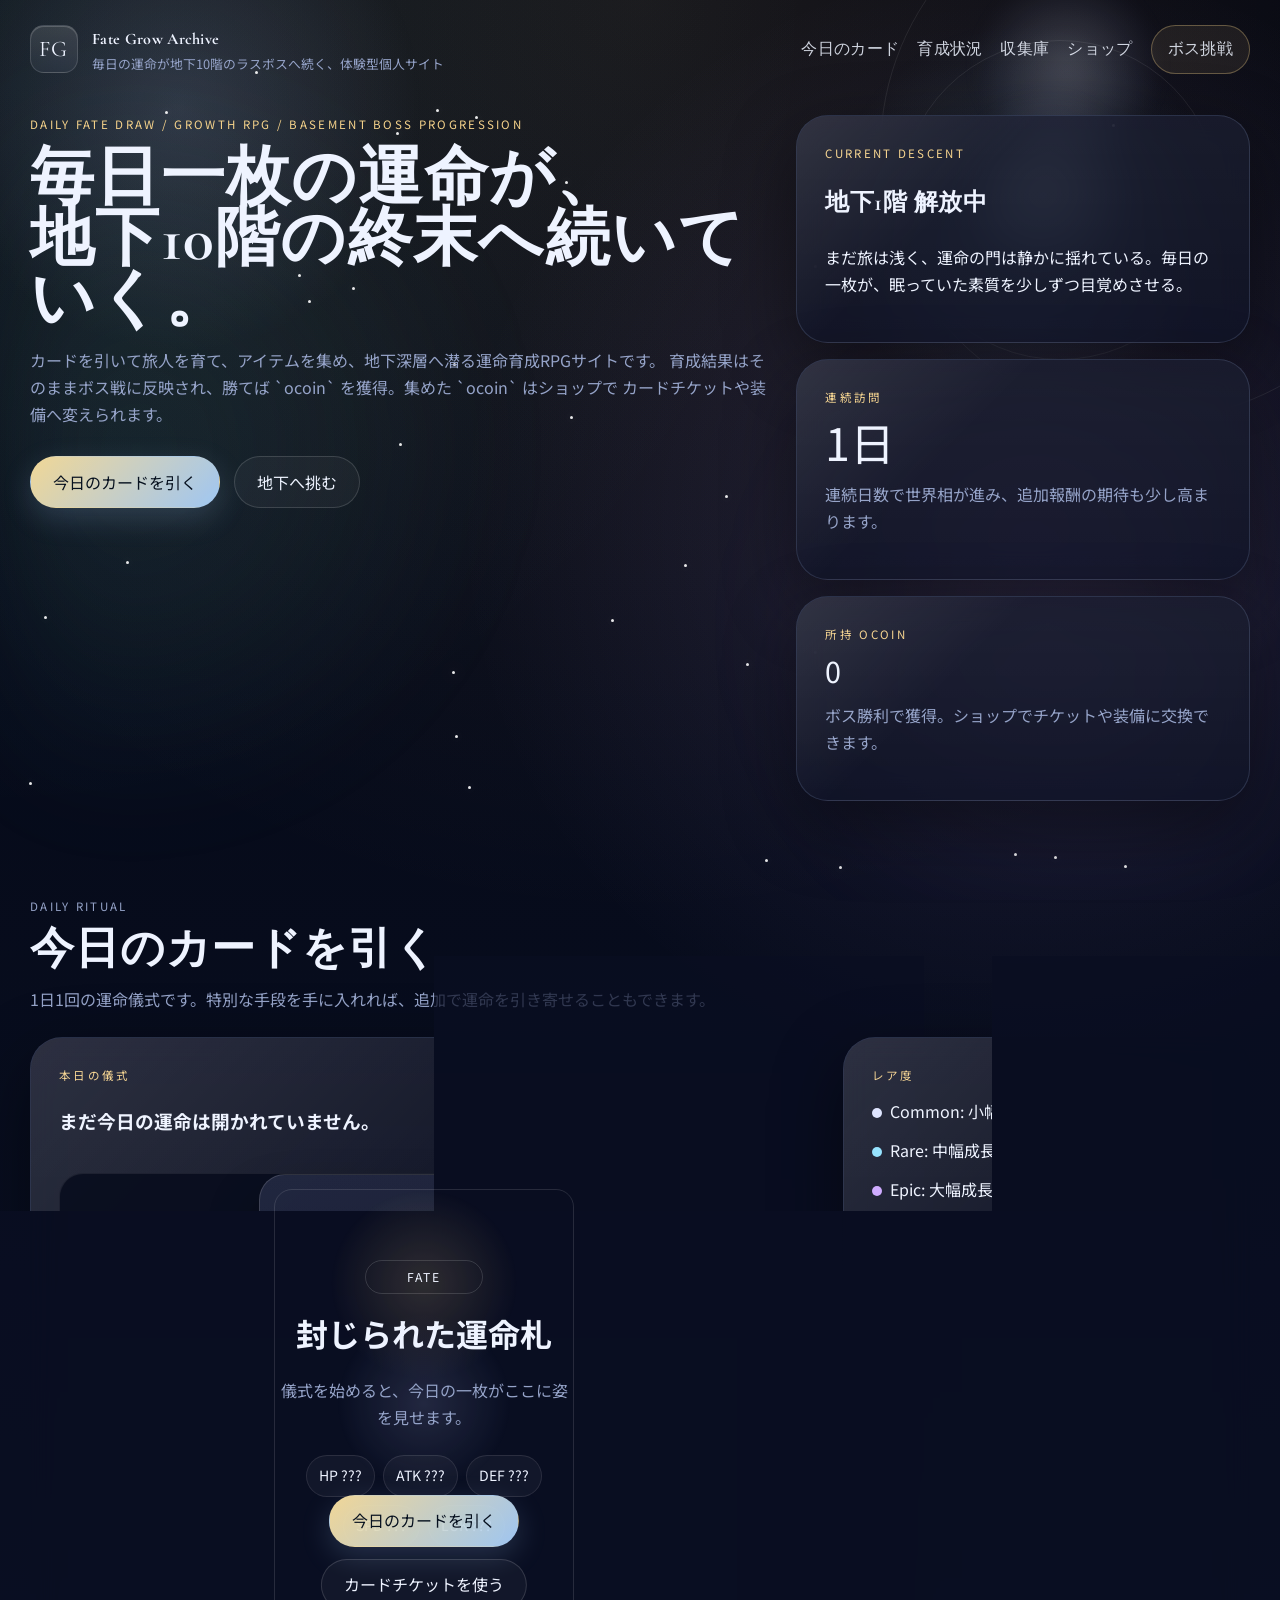
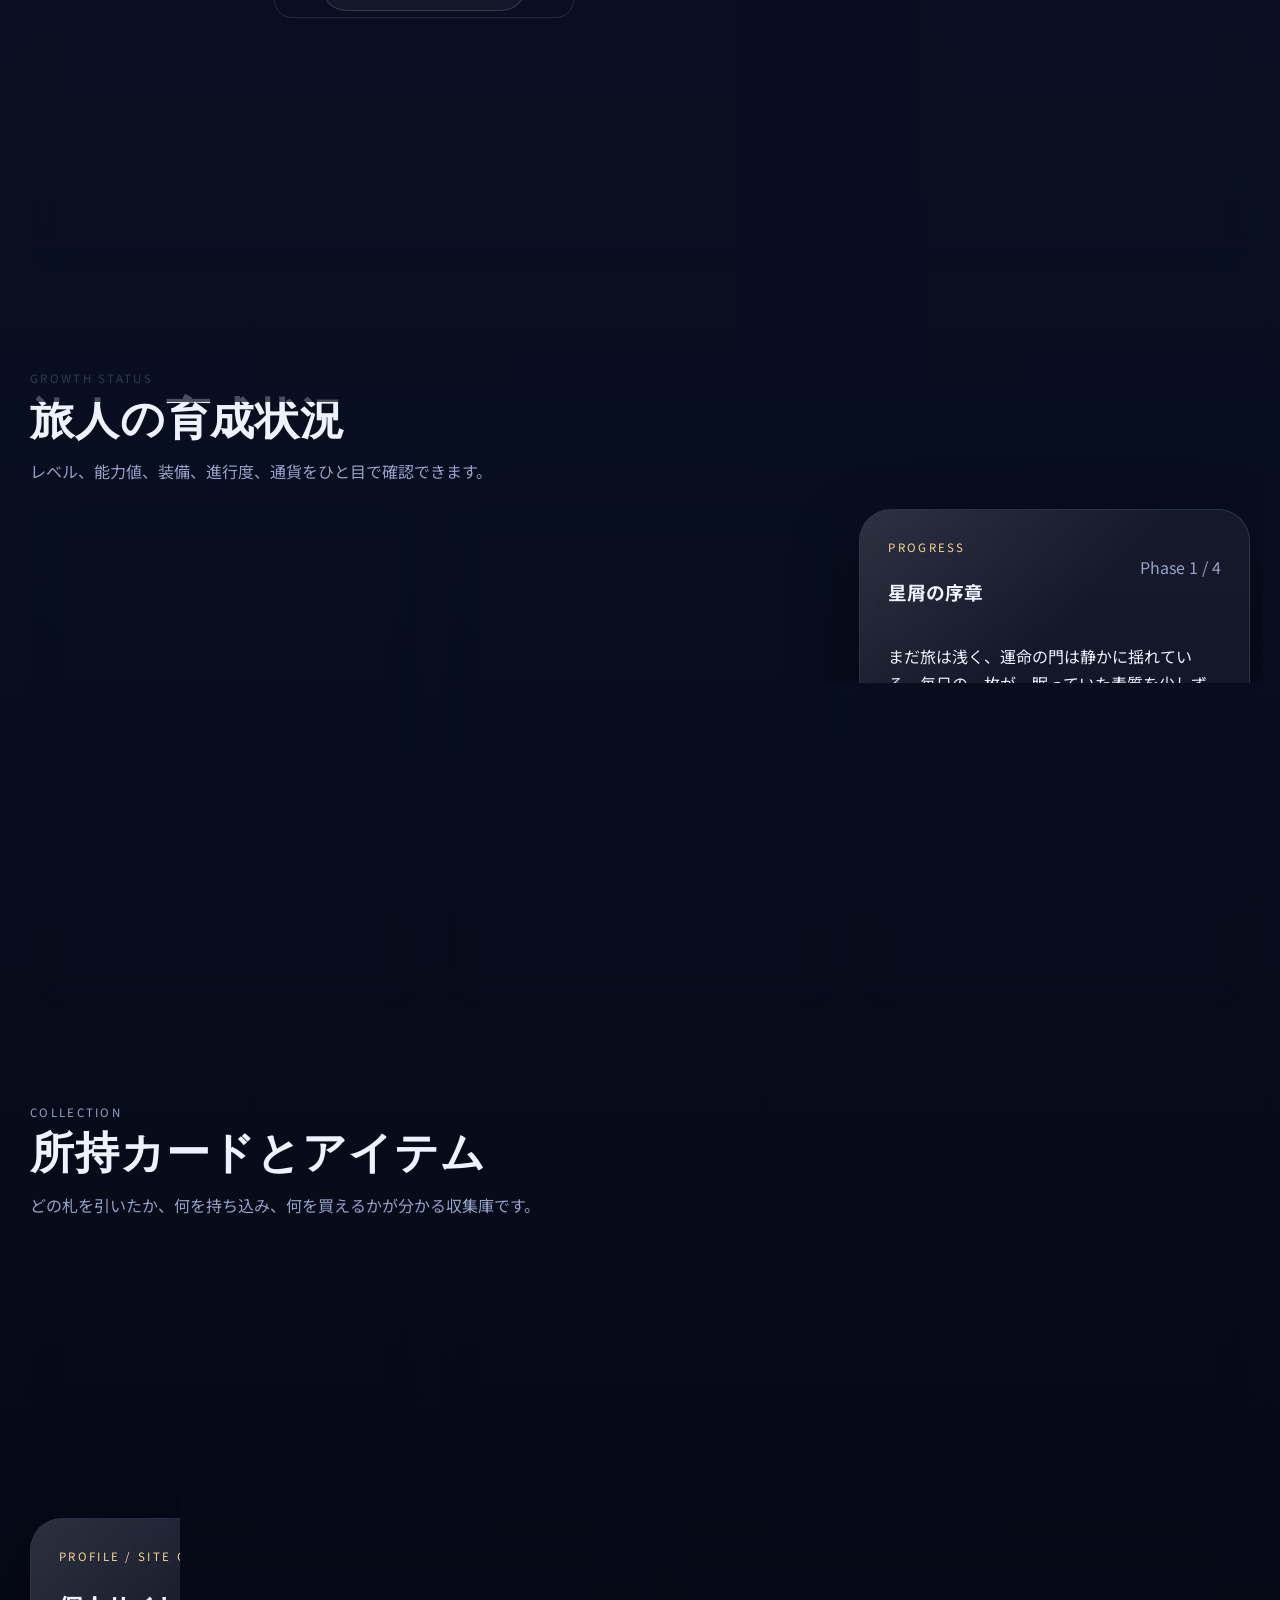
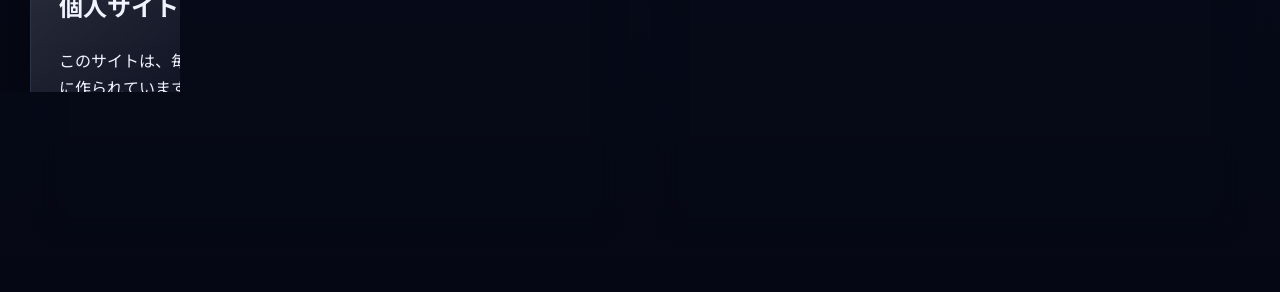
==== commit 10d9a662: "ショップ、コイン調整" ====
--- a/index.html
+++ b/index.html
@@ -3,7 +3,7 @@
 <head>
   <meta charset="UTF-8">
   <meta name="viewport" content="width=device-width, initial-scale=1.0">
-  <meta name="description" content="毎日カードを引いてキャラクターを育て、収集と成長を経て最終ボスへ挑む運命育成RPGサイト。">
+  <meta name="description" content="毎日カードを引いて育成し、地下深層のボスへ挑む運命育成RPGサイト。">
   <title>運命育成録 | Fate Grow Archive</title>
   <link rel="preconnect" href="https://fonts.googleapis.com">
   <link rel="preconnect" href="https://fonts.gstatic.com" crossorigin>
@@ -25,14 +25,14 @@
       <span class="brand-mark">FG</span>
       <span>
         <strong>Fate Grow Archive</strong>
-        <small>運命を引き、育て、深層へ進む個人RPGサイト</small>
+        <small>毎日の運命が地下10階のラスボスへ続く、体験型個人サイト</small>
       </span>
     </a>
     <nav class="site-nav" aria-label="メインナビゲーション">
       <a href="#ritual">今日のカード</a>
       <a href="#status">育成状況</a>
       <a href="#collection">収集庫</a>
-      <a href="#about">案内</a>
+      <a href="shop.html">ショップ</a>
       <a class="nav-boss-link" href="boss.html">ボス挑戦</a>
     </nav>
   </header>
@@ -40,33 +40,34 @@
   <main id="top">
     <section class="hero shell section">
       <div class="hero-copy">
-        <p class="eyebrow">Daily Fate Draw / Growth RPG / Personal World Archive</p>
-        <h1>毎日一枚の運命が、<br>あなたの旅人をボス戦へ近づける。</h1>
+        <p class="eyebrow">Daily Fate Draw / Growth RPG / Basement Boss Progression</p>
+        <h1>毎日一枚の運命が、<br>地下10階の終末へ続いていく。</h1>
         <p class="hero-lead">
-          このサイトは、星と月の記録を集めて育つ運命育成録です。毎日1回だけ引けるカードが能力値を押し上げ、
-          稀に秘薬や護符も落ちます。積み重ねた成長は、そのまま深層のボスバトルで試されます。
+          カードを引いて旅人を育て、アイテムを集め、地下深層へ潜る運命育成RPGサイトです。
+          育成結果はそのままボス戦に反映され、勝てば `ocoin` を獲得。集めた `ocoin` はショップで
+          カードチケットや装備へ変えられます。
         </p>
         <div class="hero-actions">
           <a class="button button-primary" href="#ritual">今日のカードを引く</a>
-          <a class="button button-secondary" href="boss.html">ボスに挑戦する</a>
+          <a class="button button-secondary" href="boss.html">地下へ挑む</a>
         </div>
       </div>
 
       <aside class="hero-panels">
         <article class="glass panel phase-panel">
-          <p class="panel-label">World Phase</p>
-          <h2 id="worldPhaseTitle">星屑の序章</h2>
-          <p id="worldPhaseDescription">静かな世界。今日の一枚が、深層への最初の灯になります。</p>
+          <p class="panel-label">Current Descent</p>
+          <h2 id="currentFloorLabel">地下1階 解放中</h2>
+          <p id="worldPhaseDescription">最初の門番が待っています。毎日の一枚で旅人を深層仕様へ育ててください。</p>
         </article>
         <article class="glass panel small-panel">
           <p class="panel-label">連続訪問</p>
           <p class="metric"><span id="streakDays">0</span>日</p>
-          <p class="panel-note">連続日数で世界が進み、報酬期待も少し上がります。</p>
+          <p class="panel-note">連続日数で世界相が進み、追加報酬の期待も少し高まります。</p>
         </article>
         <article class="glass panel small-panel">
-          <p class="panel-label">次の目標</p>
-          <p class="metric metric-sub" id="nextMilestone">Lv5 到達</p>
-          <p class="panel-note">十分に育ったら、深層の守護者へ挑戦してください。</p>
+          <p class="panel-label">所持 ocoin</p>
+          <p class="metric metric-sub"><span id="ocoinValue">0</span></p>
+          <p class="panel-note">ボス勝利で獲得。ショップでチケットや装備に交換できます。</p>
         </article>
       </aside>
     </section>
@@ -75,7 +76,7 @@
       <div class="section-heading">
         <p class="eyebrow">Daily Ritual</p>
         <h2>今日のカードを引く</h2>
-        <p>1日1回だけ引ける運命カードです。レア度と効果が毎日変わり、稀に戦闘用アイテムも手に入ります。</p>
+        <p>1日1回の運命儀式です。特別な手段を手に入れれば、追加で運命を引き寄せることもできます。</p>
       </div>
 
       <div class="ritual-layout">
@@ -88,13 +89,13 @@
             <p class="ritual-date" id="todayDate"></p>
           </div>
 
-          <div class="card-vault" id="cardVault">
+          <div class="card-vault">
             <div class="vault-halo"></div>
             <div class="draw-card is-idle" id="drawCard">
               <div class="draw-card-face">
                 <p class="card-rarity" id="drawRarity">FATE</p>
                 <h3 id="drawName">封じられた運命札</h3>
-                <p class="card-copy" id="drawDescription">まだ何も引かれていません。儀式を始めると、今日の一枚が姿を見せます。</p>
+                <p class="card-copy" id="drawDescription">儀式を始めると、今日の一枚がここに姿を見せます。</p>
                 <div class="stat-echo" id="statEcho">
                   <span>HP ???</span>
                   <span>ATK ???</span>
@@ -104,12 +105,15 @@
                 </div>
               </div>
             </div>
-            <button class="button button-primary draw-button" id="drawButton" type="button">今日のカードを引く</button>
-          </div>
-
-          <div class="result-box" id="resultBox" aria-live="polite">
+            <div class="draw-actions">
+              <button class="button button-primary" id="drawButton" type="button">今日のカードを引く</button>
+              <button class="button button-secondary" id="ticketButton" type="button">カードチケットを使う</button>
+            </div>
+          </div>
+
+          <div class="result-box" aria-live="polite">
             <p class="result-tag" id="resultTag">Awaiting Fate</p>
-            <h3 id="resultHeadline">カードを引くと、ここに今日の成長結果が表示されます。</h3>
+            <h3 id="resultHeadline">カードを引くと、ここに成長結果が表示されます。</h3>
             <div class="delta-list" id="resultEffects"></div>
             <p class="result-item" id="resultItem">アイテム報酬はまだありません。</p>
           </div>
@@ -122,16 +126,16 @@
               <li><span class="rarity-dot common"></span>Common: 小幅成長</li>
               <li><span class="rarity-dot rare"></span>Rare: 中幅成長</li>
               <li><span class="rarity-dot epic"></span>Epic: 大幅成長</li>
-              <li><span class="rarity-dot legendary"></span>Legendary: 特別成長と強演出</li>
+              <li><span class="rarity-dot legendary"></span>Legendary: 特別演出と大幅成長</li>
             </ul>
           </div>
           <div class="info-block">
-            <p class="panel-label">進行メモ</p>
-            <p id="worldProgressText">カードを重ねるほど、世界相と旅人の称号が変化します。</p>
+            <p class="panel-label">世界進行</p>
+            <p id="worldProgressText">カード累計とレベルで世界相が進み、地下深層へ近づきます。</p>
           </div>
           <div class="info-block">
-            <p class="panel-label">ボス挑戦の目安</p>
-            <p id="bossAdvice">Lv8以上、HP120以上がひとつの目安です。</p>
+            <p class="panel-label">次のボス</p>
+            <p id="bossAdvice">地下1階の門番に備え、まずはレベルと防具を整えましょう。</p>
           </div>
         </aside>
       </div>
@@ -141,7 +145,7 @@
       <div class="section-heading">
         <p class="eyebrow">Growth Status</p>
         <h2>旅人の育成状況</h2>
-        <p>レベル、能力値、連続訪問、世界進行がひと目で分かるようにまとめています。</p>
+        <p>レベル、能力値、装備、進行度、通貨をひと目で確認できます。</p>
       </div>
 
       <div class="dashboard-grid">
@@ -190,7 +194,7 @@
               <p class="panel-label">Current Stats</p>
               <h3>現在ステータス</h3>
             </div>
-            <p class="subtle">カードの累積効果が反映されます</p>
+            <p class="subtle">装備補正込みの値を表示</p>
           </div>
           <div class="stats-list" id="statsList"></div>
         </article>
@@ -198,12 +202,12 @@
         <article class="glass world-panel">
           <div class="panel-heading-row">
             <div>
-              <p class="panel-label">World Shift</p>
+              <p class="panel-label">Progress</p>
               <h3 id="phaseName">星屑の序章</h3>
             </div>
             <p class="subtle" id="phaseIndex">Phase 1 / 4</p>
           </div>
-          <p id="phaseDetail">カードを重ねるほど世界が開き、最終試練に近づいていきます。</p>
+          <p id="phaseDetail">地下深層へ潜るための世界相と進行度を示します。</p>
           <div class="phase-track"><span id="phaseFill"></span></div>
           <div class="status-mini-grid compact">
             <div>
@@ -213,6 +217,14 @@
             <div>
               <span>コレクション率</span>
               <strong id="collectionRate">0%</strong>
+            </div>
+            <div>
+              <span>装備 武器</span>
+              <strong id="weaponLevel">0</strong>
+            </div>
+            <div>
+              <span>装備 防具</span>
+              <strong id="armorLevel">0</strong>
             </div>
           </div>
         </article>
@@ -223,7 +235,7 @@
       <div class="section-heading">
         <p class="eyebrow">Collection</p>
         <h2>所持カードとアイテム</h2>
-        <p>どの札を引いたか、何が育ち、何を持ち込めるかを一覧で確認できます。</p>
+        <p>どの札を引いたか、何を持ち込み、何を買えるかが分かる収集庫です。</p>
       </div>
 
       <div class="collection-layout">
@@ -233,7 +245,7 @@
               <p class="panel-label">Items</p>
               <h3>所持アイテム</h3>
             </div>
-            <p class="subtle">ボス戦で使用可能</p>
+            <p class="subtle">チケットもここに含まれます</p>
           </div>
           <div class="inventory-list" id="inventoryList"></div>
         </article>
@@ -255,25 +267,25 @@
       <div class="about-layout">
         <article class="glass profile-panel">
           <p class="panel-label">Profile / Site Concept</p>
-          <h2>個人ホームページを、育成RPGの記録庫として。</h2>
+          <h2>個人サイトを、継続で遊べる地下探索RPGへ。</h2>
           <p>
-            このサイトは、日々の小さなアクセスをひとつの物語に変えるために作られています。
-            プロフィールや制作姿勢も、世界観の中で「旅人の記録」として自然に読める構成にしました。
+            このサイトは、毎日の小さなアクセスをひとつの記録と攻略に変えるために作られています。
+            カード、ショップ、装備、地下階層ボスを通じて、個人ホームページでありながら遊び続ける理由を持たせています。
           </p>
           <p>
-            毎日引くカード、積み上がる能力、集まるアイテム、そして最後に待つボス戦。
-            個人サイトでありながら、遊べる目的と継続の動機がある体験型ページを目指しています。
+            地下1階から始まり、勝てば次の階へ。最後は地下10階のラスボスです。
+            日々の蓄積が、そのまま最後の戦いの準備になります。
           </p>
         </article>
 
         <article class="glass boss-cta-panel">
-          <p class="panel-label">Final Trial</p>
-          <h2>育ったら、深層へ。</h2>
-          <p>
-            現在のレベルと能力値、所持アイテムをそのまま持ち込んで、別ページのボスバトルに挑戦できます。
-            防御や回復の使いどころまで含めて、育成結果が戦況を左右します。
+          <p class="panel-label">Descent</p>
+          <h2>現在の階層へ潜る。</h2>
+          <p id="bossProgressSummary">
+            地下1階が開放中です。旅人を整えたら、深層の門を押し開いてください。
           </p>
           <a class="button button-primary button-wide" href="boss.html">ボスに挑戦する</a>
+          <a class="button button-secondary button-wide" href="shop.html">深層商店へ向かう</a>
         </article>
       </div>
     </section>
--- a/style.css
+++ b/style.css
@@ -516,6 +516,17 @@
   transform: translateX(-50%) translateY(-1px);
 }
 
+.draw-actions {
+  position: absolute;
+  left: 50%;
+  bottom: 22px;
+  transform: translateX(-50%);
+  display: flex;
+  gap: 12px;
+  flex-wrap: wrap;
+  justify-content: center;
+}
+
 .draw-card.is-flipping {
   animation: flipReveal 1s ease;
 }
@@ -704,6 +715,35 @@
 
 .collection-layout {
   grid-template-columns: minmax(280px, 0.48fr) minmax(0, 1fr);
+}
+
+.shop-header {
+  margin-bottom: 22px;
+  padding: 22px 28px;
+  display: flex;
+  justify-content: space-between;
+  gap: 20px;
+  align-items: center;
+}
+
+.shop-grid {
+  display: grid;
+  grid-template-columns: repeat(3, minmax(0, 1fr));
+  gap: 24px;
+}
+
+.shop-grid-wide {
+  grid-template-columns: repeat(auto-fit, minmax(240px, 1fr));
+}
+
+.shop-card {
+  padding: 24px;
+}
+
+.shop-price {
+  margin: 18px 0;
+  color: var(--gold);
+  font-size: 1.1rem;
 }
 
 .inventory-item,
@@ -782,6 +822,18 @@
 
 .page-boss .site-header {
   padding-bottom: 18px;
+}
+
+.shop-hero {
+  display: grid;
+  grid-template-columns: minmax(0, 1.15fr) minmax(320px, 0.65fr);
+  gap: 24px;
+  align-items: stretch;
+}
+
+.shop-hero-card,
+.wallet-panel {
+  padding: 28px;
 }
 
 .boss-hero {
@@ -925,6 +977,13 @@
   box-shadow: 0 0 40px rgba(246, 211, 139, 0.12);
 }
 
+.reward-burst {
+  background:
+    radial-gradient(circle at 50% 18%, rgba(246, 211, 139, 0.26), transparent 28%),
+    radial-gradient(circle at 20% 80%, rgba(137, 218, 255, 0.12), transparent 30%),
+    linear-gradient(180deg, rgba(23, 18, 8, 0.3), rgba(10, 14, 30, 0.92));
+}
+
 .announcement-lose {
   box-shadow: 0 0 40px rgba(255, 143, 151, 0.12);
 }
@@ -961,7 +1020,8 @@
   .collection-layout,
   .about-layout,
   .boss-hero,
-  .battle-layout {
+  .battle-layout,
+  .shop-hero {
     grid-template-columns: 1fr;
   }
 }
@@ -1026,6 +1086,23 @@
     transform: none;
   }
 
+  .draw-actions {
+    position: static;
+    transform: none;
+    margin-top: 18px;
+    width: 100%;
+    flex-direction: column;
+  }
+
+  .shop-grid {
+    grid-template-columns: 1fr;
+  }
+
+  .shop-header {
+    flex-direction: column;
+    align-items: stretch;
+  }
+
   .stat-row {
     grid-template-columns: 72px minmax(0, 1fr) 52px;
     gap: 10px;
